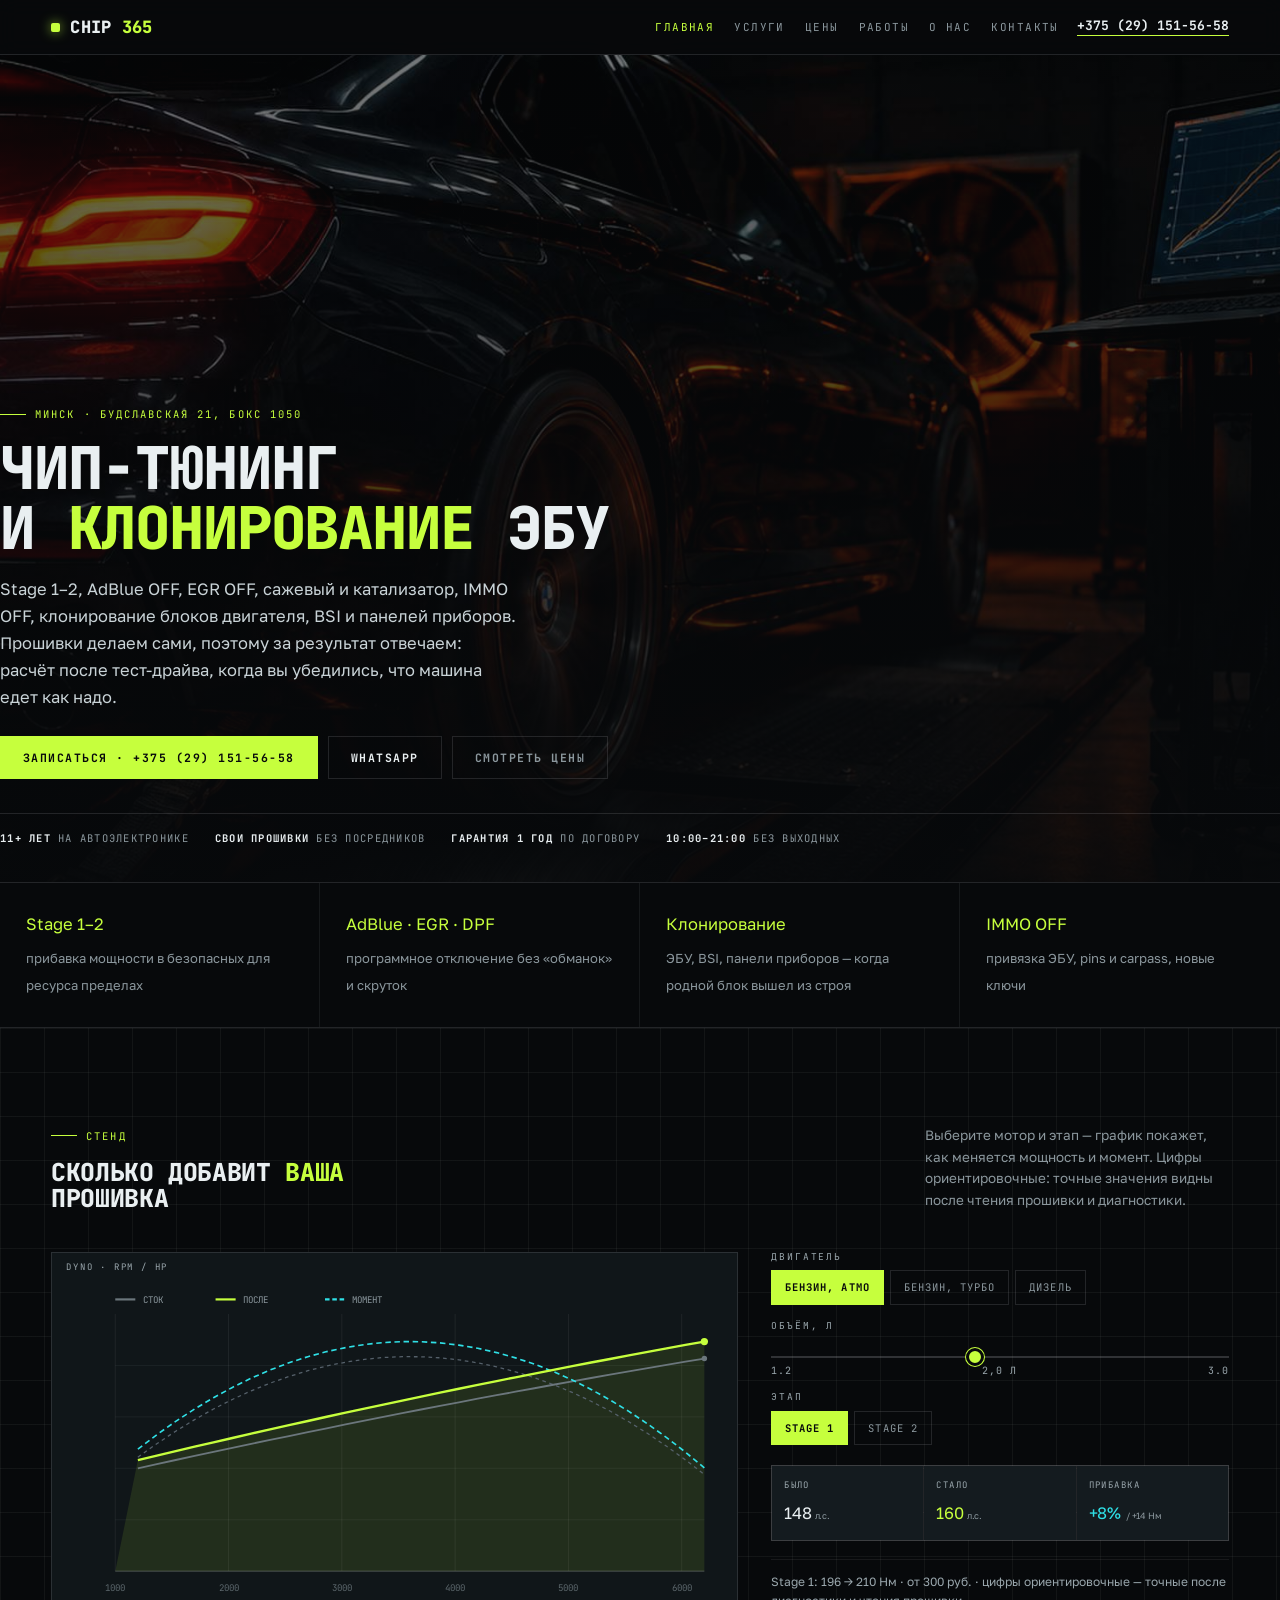
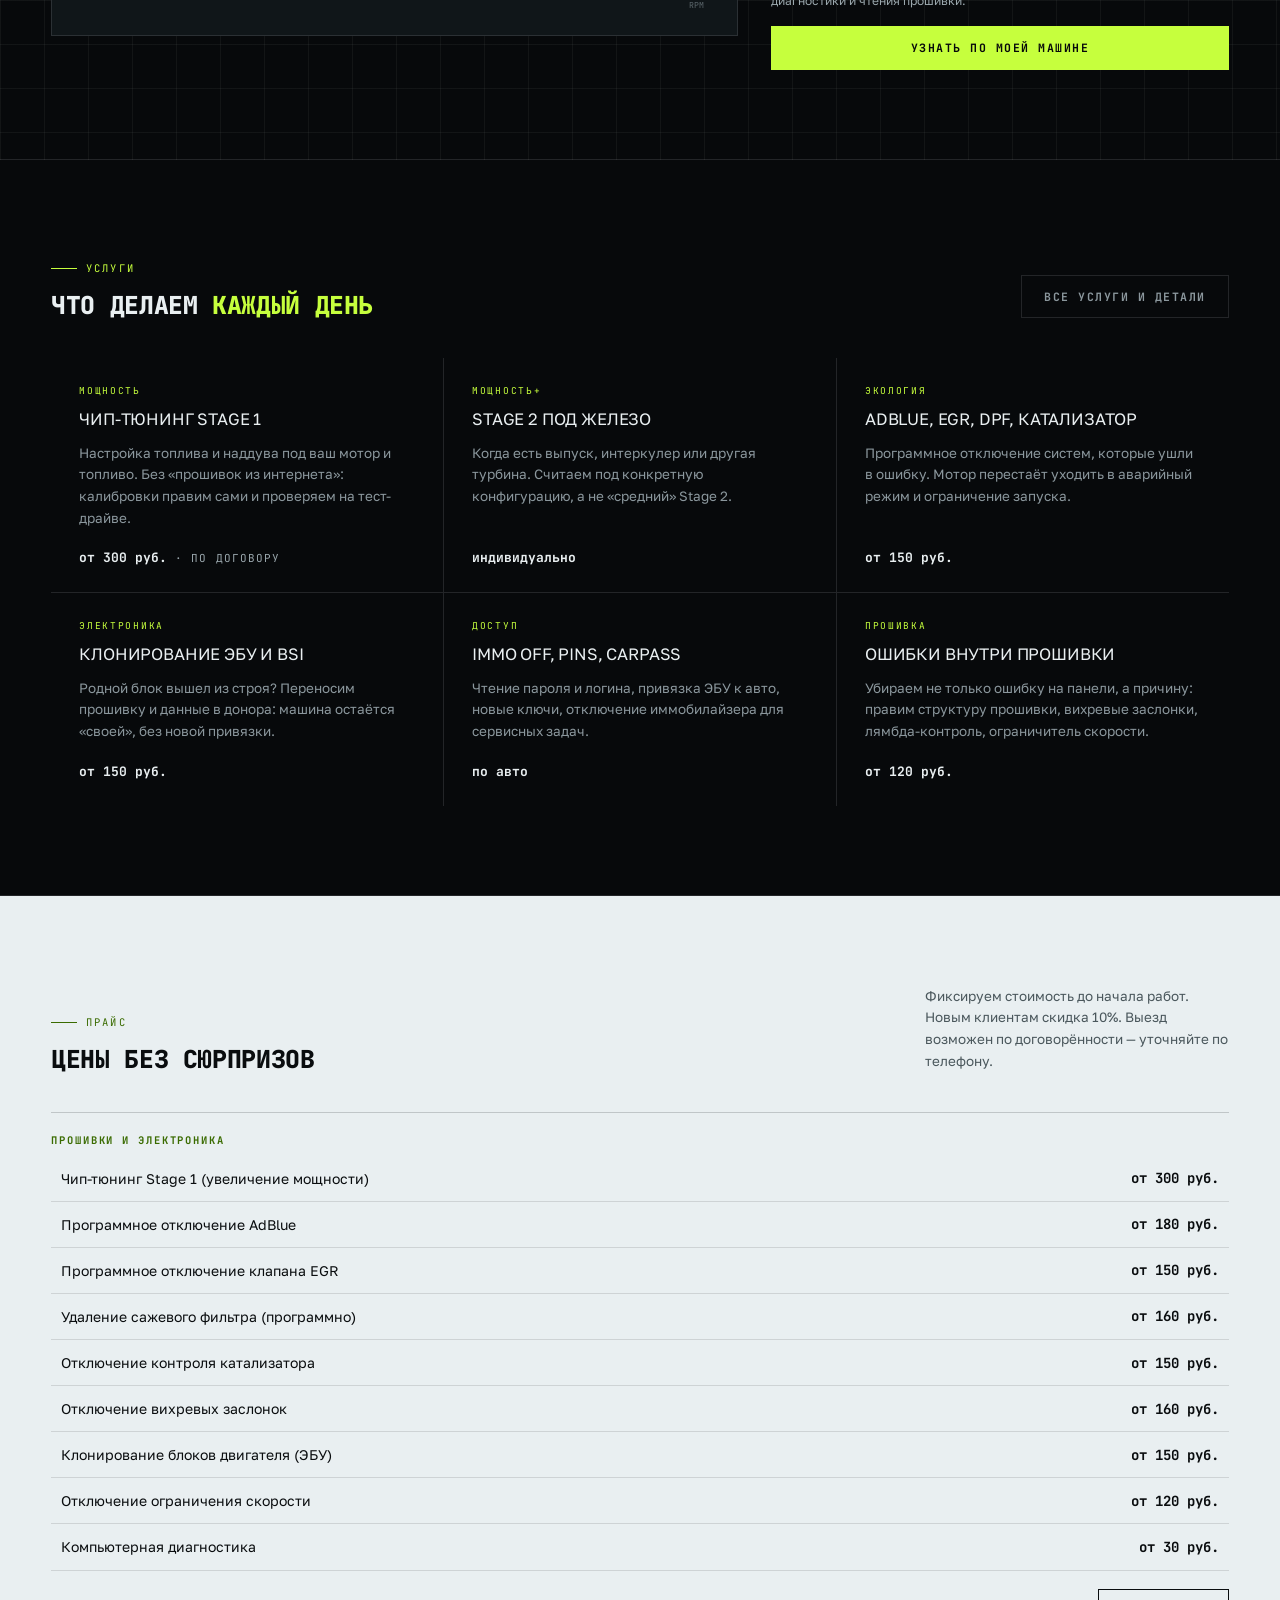
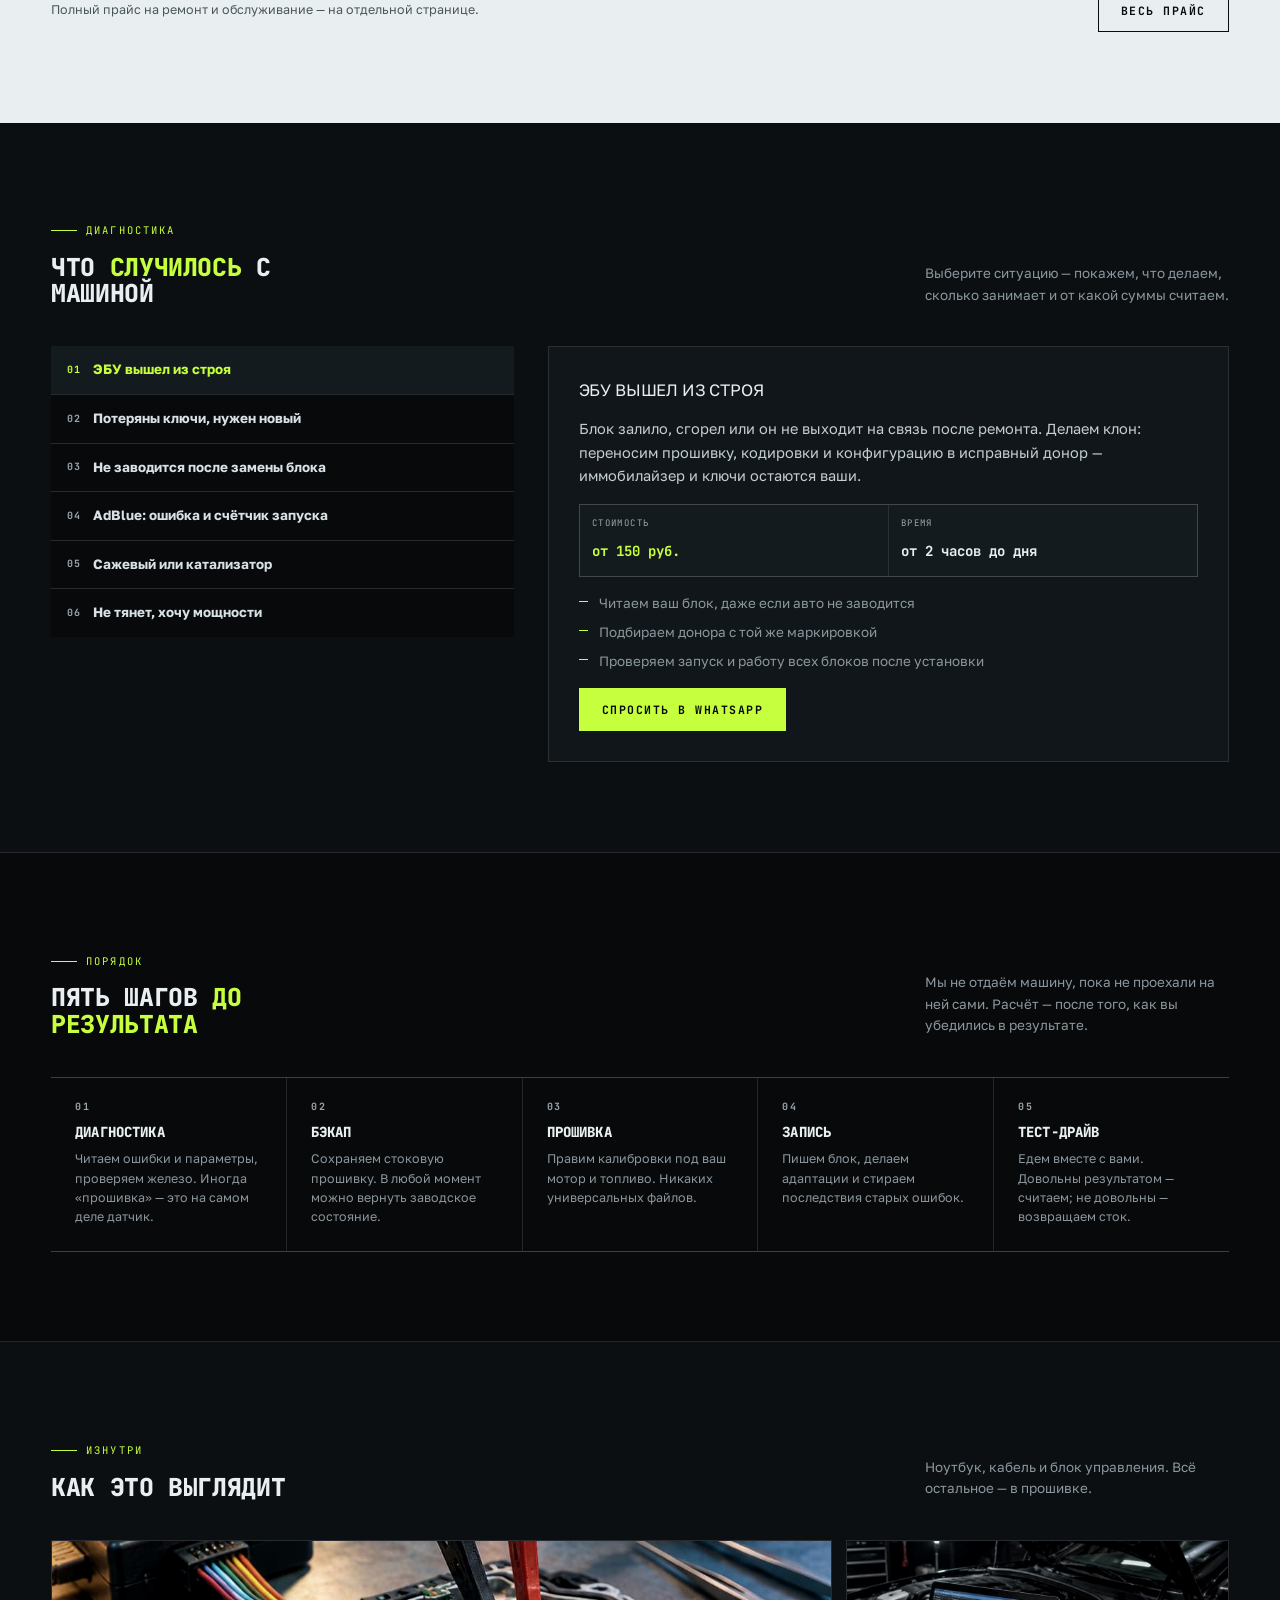
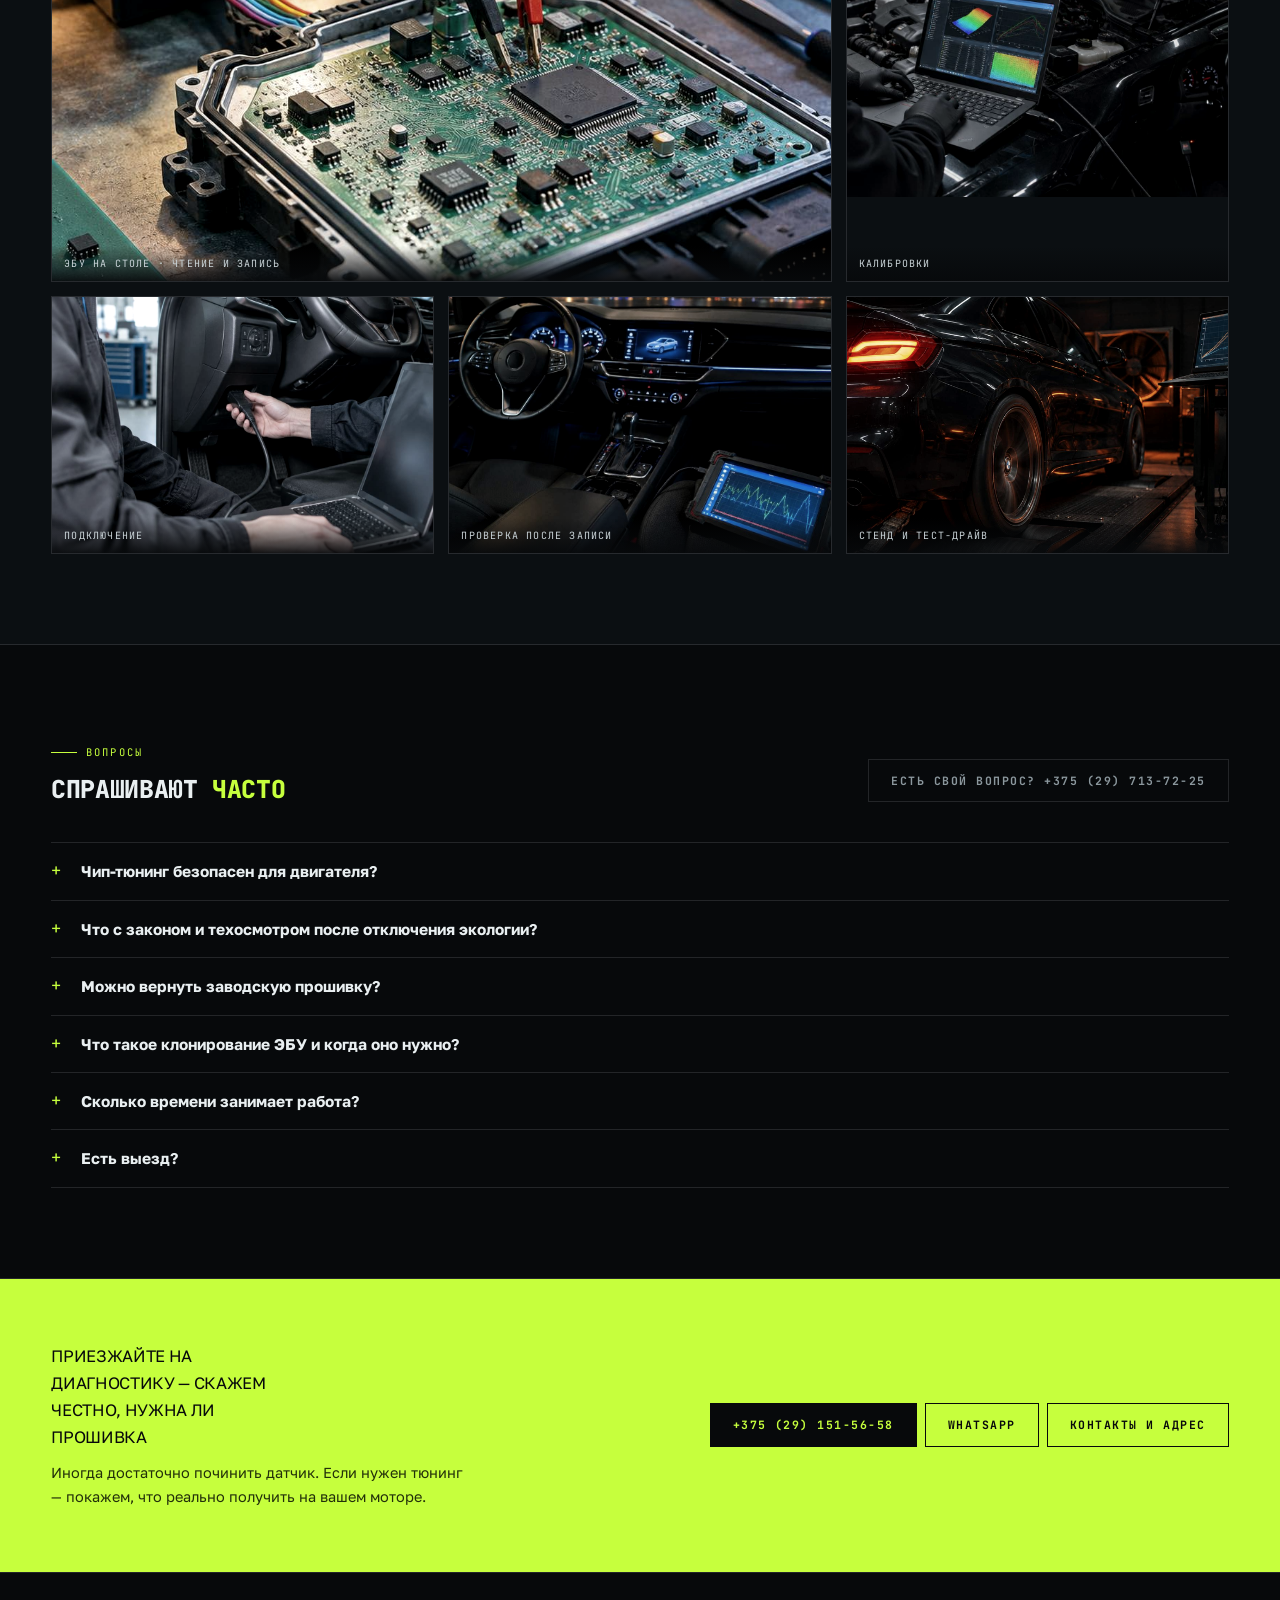
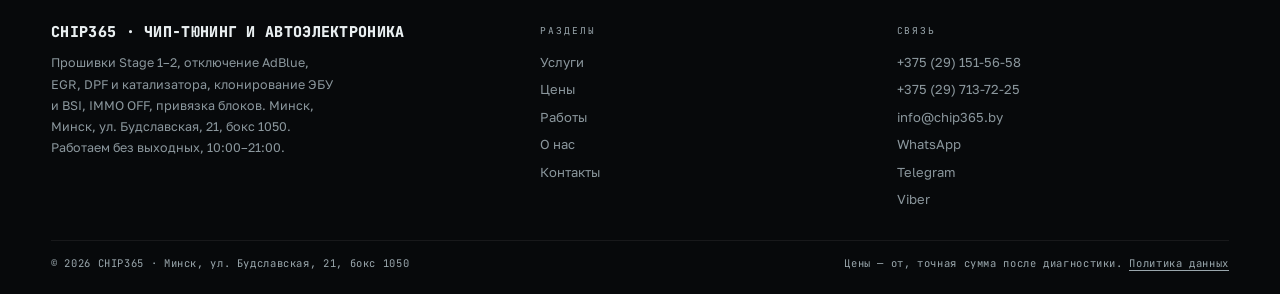
==== index.html @ 458501ed "CHIP365: multypage site with dyno calculator and scenario picker" ====
<!DOCTYPE html>
<html lang="ru">
<head>
<meta charset="utf-8">
<meta name="viewport" content="width=device-width,initial-scale=1">
<title>CHIP365 — чип-тюнинг и клонирование ЭБУ в Минске</title>
<meta name="description" content="Чип-тюнинг Stage 1–2, отключение AdBlue, EGR, DPF и катализатора, клонирование ЭБУ, BSI и панелей приборов, IMMO OFF, привязка блоков. Минск, Будславская 21. Гарантия 1 год.">
<link rel="icon" href="favicon.svg" type="image/svg+xml">
<link rel="preconnect" href="https://fonts.googleapis.com">
<link rel="preconnect" href="https://fonts.gstatic.com" crossorigin>
<link href="https://fonts.googleapis.com/css2?family=JetBrains+Mono:wght@400;700;800&family=Golos+Text:wght@400;500;700&display=swap" rel="stylesheet">
<style>
body{margin:0;background:#07090B;color:#E9EFF1;font-family:'Golos Text',system-ui,sans-serif}
[hidden]{display:none!important}
.head{position:sticky;top:0;z-index:60;background:rgba(7,9,11,.9);border-bottom:1px solid rgba(233,239,241,.12)}
.head__in{display:flex;align-items:center;gap:16px;padding:13px 20px;max-width:1280px;margin:0 auto}
.brand{display:flex;align-items:center;gap:10px;font-family:'JetBrains Mono',monospace;font-weight:800;font-size:17px;letter-spacing:.02em;text-transform:uppercase;color:#E9EFF1;text-decoration:none}
.brand i{width:9px;height:9px;background:#C6FF3D;border-radius:2px;display:inline-block}
.nav{display:flex;gap:18px;margin-left:auto;font-family:'JetBrains Mono',monospace;font-size:11px;letter-spacing:.13em;text-transform:uppercase;color:#8B979D}
.nav a{color:inherit;text-decoration:none}
.head__tel{font-family:'JetBrains Mono',monospace;font-weight:700;font-size:13px;color:#E9EFF1;text-decoration:none;border-bottom:1px solid #C6FF3D;padding-bottom:3px}
.btn{display:inline-flex;align-items:center;justify-content:center;padding:14px 20px;border:1px solid rgba(233,239,241,.2);color:#E9EFF1;text-decoration:none;font-family:'JetBrains Mono',monospace;font-weight:700;font-size:11.5px;letter-spacing:.13em;text-transform:uppercase}
.btn--ph{background:#C6FF3D;border-color:#C6FF3D;color:#07090B}
.hero{position:relative;min-height:min(90svh,820px);display:flex;flex-direction:column;justify-content:flex-end;overflow:hidden;border-bottom:1px solid rgba(233,239,241,.12)}
.hero__bg{position:absolute;inset:0}
.hero__bg img{width:100%;height:100%;object-fit:cover}
.hero__bg::after{content:'';position:absolute;inset:0;background:linear-gradient(180deg,rgba(7,9,11,.55),rgba(7,9,11,.96))}
.hero__in{position:relative;padding:96px 0 28px;max-width:1280px;margin:0 auto;padding-inline:20px;width:100%}
.h1{font-family:'JetBrains Mono',monospace;font-weight:800;font-size:clamp(1.8rem,4.6vw,4.4rem);line-height:1.03;text-transform:uppercase;max-width:20ch;margin:0}
.h1 em{font-style:normal;color:#C6FF3D}
@media(max-width:900px){.nav{display:none}.head__tel{display:none}}
</style>
<link rel="stylesheet" href="assets/css/style.v1.css">
</head>
<body>
<header class="head"><div class="head__in">
<a class="brand" href="index.html"><i></i>CHIP<span style="color:#C6FF3D">365</span></a>
<nav class="nav" aria-label="Разделы"><a href="index.html" aria-current="page">Главная</a><a href="uslugi.html">Услуги</a><a href="ceny.html">Цены</a><a href="raboty.html">Работы</a><a href="o-nas.html">О нас</a><a href="kontakty.html">Контакты</a></nav>
<a class="head__tel" href="tel:+375291515658">+375 (29) 151-56-58</a>
<button class="burger" id="burger" type="button" aria-expanded="false" aria-controls="drawer" aria-label="Меню"><span></span><span></span><span></span></button>
</div></header>

<section class="hero">
  <div class="hero__bg"><img src="assets/img/hero.jpg" alt="Автомобиль на стенде, ноутбук с графиком мощности" width="1600" height="940" fetchpriority="high"></div>
  <div class="hero__in">
    <p class="kick">Минск · Будславская 21, бокс 1050</p>
    <h1 class="h1"><span>Чип-тюнинг</span><span>и <em>клонирование</em> ЭБУ</span></h1>
    <p class="hero__lead">Stage 1–2, AdBlue OFF, EGR OFF, сажевый и катализатор, IMMO OFF, клонирование блоков двигателя, BSI и панелей приборов. Прошивки делаем сами, поэтому за результат отвечаем: расчёт после тест-драйва, когда вы убедились, что машина едет как надо.</p>
    <div class="hero__cta">
      <a class="btn btn--ph" href="tel:+375291515658">Записаться · +375 (29) 151-56-58</a>
      <a class="btn" href="https://wa.me/+375291515658" target="_blank" rel="noopener">WhatsApp</a>
      <a class="btn btn--ghost" href="ceny.html">Смотреть цены</a>
    </div>
    <div class="hero__meta">
      <span><b>11+ лет</b> на автоэлектронике</span>
      <span><b>свои прошивки</b> без посредников</span>
      <span><b>гарантия 1 год</b> по договору</span>
      <span><b>10:00–21:00</b> без выходных</span>
    </div>
  </div>
</section>

<div class="facts">
  <div class="fact"><b>Stage 1–2</b><span>прибавка мощности в безопасных для ресурса пределах</span></div>
  <div class="fact"><b>AdBlue · EGR · DPF</b><span>программное отключение без «обманок» и скруток</span></div>
  <div class="fact"><b>Клонирование</b><span>ЭБУ, BSI, панели приборов — когда родной блок вышел из строя</span></div>
  <div class="fact"><b>IMMO OFF</b><span>привязка ЭБУ, pins и carpass, новые ключи</span></div>
</div>

<section class="sec grid-bg" id="dyno">
  <div class="wrap">
    <div class="sec__head">
      <div><p class="kick">Стенд</p><h2 class="h2">Сколько добавит <em>ваша</em> прошивка</h2></div>
      <p class="sec__note">Выберите мотор и этап — график покажет, как меняется мощность и момент. Цифры ориентировочные: точные значения видны после чтения прошивки и диагностики.</p>
    </div>
    <div class="dyno">
      <div class="dyno__chart"><svg id="dynoSvg" viewBox="0 0 720 380" role="img" aria-label="График мощности до и после прошивки"></svg></div>
      <div class="dyno__panel">
        <div><span class="grp__lbl">Двигатель</span>
          <div class="chiprow" id="engines">
            <button class="chip is-on" type="button" data-engine="na">Бензин, атмо</button>
            <button class="chip" type="button" data-engine="turbo">Бензин, турбо</button>
            <button class="chip" type="button" data-engine="diesel">Дизель</button>
          </div>
        </div>
        <div><span class="grp__lbl">Объём, л</span>
          <input class="rng" id="vol" type="range" min="1.2" max="3" step="0.1" value="2" aria-label="Объём двигателя, литры">
          <div class="rng__val"><span>1.2</span><span id="volVal">2.0 л</span><span>3.0</span></div>
        </div>
        <div><span class="grp__lbl">Этап</span>
          <div class="chiprow" id="stages">
            <button class="chip is-on" type="button" data-stage="1">Stage 1</button>
            <button class="chip" type="button" data-stage="2">Stage 2</button>
          </div>
        </div>
        <div class="dyno__out">
          <div class="dyno__cell"><span>Было</span><b id="outWas">—<i>л.с.</i></b></div>
          <div class="dyno__cell dyno__cell--ph"><span>Стало</span><b id="outNow">—<i>л.с.</i></b></div>
          <div class="dyno__cell dyno__cell--cy"><span>Прибавка</span><b id="outGain">—</b></div>
        </div>
        <p class="dyno__hint" id="outHint">—</p>
        <a class="btn btn--ph" href="https://wa.me/+375291515658" target="_blank" rel="noopener">Узнать по моей машине</a>
      </div>
    </div>
  </div>
</section>

<section class="sec">
  <div class="wrap">
    <div class="sec__head">
      <div><p class="kick">Услуги</p><h2 class="h2">Что делаем <em>каждый день</em></h2></div>
      <a class="btn btn--ghost" href="uslugi.html">Все услуги и детали</a>
    </div>
    <div class="cards">
      <a class="card" href="uslugi.html#stage"><span class="card__tag">мощность</span><h3>Чип-тюнинг Stage 1</h3><p>Настройка топлива и наддува под ваш мотор и топливо. Без «прошивок из интернета»: калибровки правим сами и проверяем на тест-драйве.</p><span class="card__price">от 300 руб. <span>· по договору</span></span></a>
      <a class="card" href="uslugi.html#stage"><span class="card__tag">мощность+</span><h3>Stage 2 под железо</h3><p>Когда есть выпуск, интеркулер или другая турбина. Считаем под конкретную конфигурацию, а не «средний» Stage 2.</p><span class="card__price">индивидуально</span></a>
      <a class="card" href="uslugi.html#eco"><span class="card__tag">экология</span><h3>AdBlue, EGR, DPF, катализатор</h3><p>Программное отключение систем, которые ушли в ошибку. Мотор перестаёт уходить в аварийный режим и ограничение запуска.</p><span class="card__price">от 150 руб.</span></a>
      <a class="card" href="uslugi.html#clone"><span class="card__tag">электроника</span><h3>Клонирование ЭБУ и BSI</h3><p>Родной блок вышел из строя? Переносим прошивку и данные в донора: машина остаётся «своей», без новой привязки.</p><span class="card__price">от 150 руб.</span></a>
      <a class="card" href="uslugi.html#immo"><span class="card__tag">доступ</span><h3>IMMO OFF, pins, carpass</h3><p>Чтение пароля и логина, привязка ЭБУ к авто, новые ключи, отключение иммобилайзера для сервисных задач.</p><span class="card__price">по авто</span></a>
      <a class="card" href="uslugi.html#errors"><span class="card__tag">прошивка</span><h3>Ошибки внутри прошивки</h3><p>Убираем не только ошибку на панели, а причину: правим структуру прошивки, вихревые заслонки, лямбда-контроль, ограничитель скорости.</p><span class="card__price">от 120 руб.</span></a>
    </div>
  </div>
</section>

<section class="sec ceny" id="ceny">
  <div class="wrap">
    <div class="sec__head">
      <div><p class="kick">Прайс</p><h2 class="h2">Цены без сюрпризов</h2></div>
      <p class="sec__note">Фиксируем стоимость до начала работ. Новым клиентам скидка 10%. Выезд возможен по договорённости — уточняйте по телефону.</p>
    </div>
    <div class="tblwrap"><table class="tbl">
      <caption>Прошивки и электроника</caption>
      <tr><td>Чип-тюнинг Stage 1 (увеличение мощности)</td><td>от 300 руб.</td></tr>
      <tr><td>Программное отключение AdBlue</td><td>от 180 руб.</td></tr>
      <tr><td>Программное отключение клапана EGR</td><td>от 150 руб.</td></tr>
      <tr><td>Удаление сажевого фильтра (программно)</td><td>от 160 руб.</td></tr>
      <tr><td>Отключение контроля катализатора</td><td>от 150 руб.</td></tr>
      <tr><td>Отключение вихревых заслонок</td><td>от 160 руб.</td></tr>
      <tr><td>Клонирование блоков двигателя (ЭБУ)</td><td>от 150 руб.</td></tr>
      <tr><td>Отключение ограничения скорости</td><td>от 120 руб.</td></tr>
      <tr><td>Компьютерная диагностика</td><td>от 30 руб.</td></tr>
    </table></div>
    <div class="ceny__foot"><span>Полный прайс на ремонт и обслуживание — на отдельной странице.</span><a class="btn" href="ceny.html" style="border-color:#0A0D0F">Весь прайс</a></div>
  </div>
</section>

<section class="sec sec--alt">
  <div class="wrap">
    <div class="sec__head">
      <div><p class="kick">Диагностика</p><h2 class="h2">Что <em>случилось</em> с машиной</h2></div>
      <p class="sec__note">Выберите ситуацию — покажем, что делаем, сколько занимает и от какой суммы считаем.</p>
    </div>
    <div class="scen">
      <div class="scen__list" id="scenList" role="tablist" aria-label="Ситуации"></div>
      <div class="scen__body" id="scenBody"></div>
    </div>
  </div>
</section>

<section class="sec">
  <div class="wrap">
    <div class="sec__head"><div><p class="kick">Порядок</p><h2 class="h2">Пять шагов <em>до результата</em></h2></div>
      <p class="sec__note">Мы не отдаём машину, пока не проехали на ней сами. Расчёт — после того, как вы убедились в результате.</p></div>
    <div class="steps">
      <div class="step"><b>01</b><h3>Диагностика</h3><p>Читаем ошибки и параметры, проверяем железо. Иногда «прошивка» — это на самом деле датчик.</p></div>
      <div class="step"><b>02</b><h3>Бэкап</h3><p>Сохраняем стоковую прошивку. В любой момент можно вернуть заводское состояние.</p></div>
      <div class="step"><b>03</b><h3>Прошивка</h3><p>Правим калибровки под ваш мотор и топливо. Никаких универсальных файлов.</p></div>
      <div class="step"><b>04</b><h3>Запись</h3><p>Пишем блок, делаем адаптации и стираем последствия старых ошибок.</p></div>
      <div class="step"><b>05</b><h3>Тест-драйв</h3><p>Едем вместе с вами. Довольны результатом — считаем; не довольны — возвращаем сток.</p></div>
    </div>
  </div>
</section>

<section class="sec sec--alt">
  <div class="wrap">
    <div class="sec__head"><div><p class="kick">Изнутри</p><h2 class="h2">Как это выглядит</h2></div>
    <p class="sec__note">Ноутбук, кабель и блок управления. Всё остальное — в прошивке.</p></div>
    <div class="gal">
      <figure><img src="assets/img/ecu.jpg" alt="Блок управления двигателем на столе с программатором" width="1100" height="800" loading="lazy"><figcaption>ЭБУ на столе · чтение и запись</figcaption></figure>
      <figure><img src="assets/img/laptop.jpg" alt="Ноутбук с программой на двигателе" width="1100" height="800" loading="lazy"><figcaption>Калибровки</figcaption></figure>
      <figure><img src="assets/img/obd.jpg" alt="Подключение ноутбука к разъёму OBD" width="1100" height="800" loading="lazy"><figcaption>Подключение</figcaption></figure>
      <figure><img src="assets/img/dash.jpg" alt="Приборная панель и диагностический планшет" width="1050" height="780" loading="lazy"><figcaption>Проверка после записи</figcaption></figure>
      <figure><img src="assets/img/hero.jpg" alt="Автомобиль на стенде" width="1600" height="940" loading="lazy"><figcaption>Стенд и тест-драйв</figcaption></figure>
    </div>
  </div>
</section>

<section class="sec">
  <div class="wrap">
    <div class="sec__head"><div><p class="kick">Вопросы</p><h2 class="h2">Спрашивают <em>часто</em></h2></div>
      <a class="btn btn--ghost" href="tel:+375297137225">Есть свой вопрос? +375 (29) 713-72-25</a></div>
    <div class="faq">
      <details><summary>Чип-тюнинг безопасен для двигателя?</summary><p>Stage 1 делается в пределах, которые выдерживает штатное железо: меняются топливо, наддув и моменты, но без выхода за границы ресурса. Перед прошивкой мы смотрим параметры и состояние агрегатов: если турбина или сцепление уже на пределе, честно скажем, что сначала нужно починить.</p></details>
      <details><summary>Что с законом и техосмотром после отключения экологии?</summary><p>Отключение AdBlue, EGR, сажевого и катализатора — это вмешательство в системы снижения токсичности. Владелец принимает решение сам, а мы до работ объясняем последствия: по техническому осмотру и экологическим требованиям могут быть вопросы. Наши работы по мощности и электронике к этому не относятся.</p></details>
      <details><summary>Можно вернуть заводскую прошивку?</summary><p>Да. Перед любой записью сохраняем сток в архив: возврат в заводское состояние — это отдельная операция, делается по вашей просьбе.</p></details>
      <details><summary>Что такое клонирование ЭБУ и когда оно нужно?</summary><p>Это перенос содержимого вашего блока в другой, исправный блок. Нужно, когда родной ЭБУ вышел из строя: залило, сгорел, повреждён. Клон сохраняет иммобилайзер, кодировки и конфигурацию, поэтому машина остаётся «своей» и не требует новой привязки ключей.</p></details>
      <details><summary>Сколько времени занимает работа?</summary><p>Stage 1 — обычно в течение дня, при готовой прошивке быстрее. Клонирование и привязка зависят от блока: некоторые делаются за час, некоторые требуют разбора. Точный срок называем после диагностики.</p></details>
      <details><summary>Есть выезд?</summary><p>Да, по договорённости. Для выезда нужен доступ к разъёму OBD и стабильное питание — уточняйте при записи, не все блоки шьются «в поле».</p></details>
    </div>
  </div>
</section>

<section class="cta">
  <div class="wrap cta__in">
    <div><h2>Приезжайте на диагностику — скажем честно, нужна ли прошивка</h2>
    <p>Иногда достаточно починить датчик. Если нужен тюнинг — покажем, что реально получить на вашем моторе.</p></div>
    <div class="cta__actions">
      <a class="btn btn--dark" href="tel:+375291515658">+375 (29) 151-56-58</a>
      <a class="btn" href="https://wa.me/+375291515658" target="_blank" rel="noopener">WhatsApp</a>
      <a class="btn" href="kontakty.html">Контакты и адрес</a>
    </div>
  </div>
</section>
<footer class="foot"><div class="wrap">
<div class="foot__grid">
<div><p class="foot__name">CHIP365 · чип-тюнинг и автоэлектроника</p>
<p class="foot__small">Прошивки Stage 1–2, отключение AdBlue, EGR, DPF и катализатора, клонирование ЭБУ и BSI, IMMO OFF, привязка блоков. Минск, Минск, ул. Будславская, 21, бокс 1050. Работаем без выходных, 10:00–21:00.</p></div>
<div class="foot__col"><h4>Разделы</h4><a href="uslugi.html">Услуги</a><a href="ceny.html">Цены</a><a href="raboty.html">Работы</a><a href="o-nas.html">О нас</a><a href="kontakty.html">Контакты</a></div>
<div class="foot__col"><h4>Связь</h4><a href="tel:+375291515658">+375 (29) 151-56-58</a><a href="tel:+375297137225">+375 (29) 713-72-25</a><a href="mailto:info@chip365.by">info@chip365.by</a><a href="https://wa.me/+375291515658" target="_blank" rel="noopener">WhatsApp</a><a href="https://t.me/++375291515658" target="_blank" rel="noopener">Telegram</a><a href="viber://chat?number=%2B+375291515658">Viber</a></div>
</div>
<div class="foot__bottom"><span>© 2026 CHIP365 · Минск, ул. Будславская, 21, бокс 1050</span><span>Цены — от, точная сумма после диагностики. <a href="politika.html" style="color:inherit;border-bottom:1px solid currentColor">Политика данных</a></span></div>
</div></footer>
<div class="drawer" id="drawer" hidden><div class="drawer__in">
<button class="drawer__close" type="button" id="drawer-close" aria-label="Закрыть меню">×</button>
<nav aria-label="Мобильное меню"><a href="index.html">Главная</a><a href="uslugi.html">Услуги</a><a href="ceny.html">Цены</a><a href="raboty.html">Работы</a><a href="o-nas.html">О нас</a><a href="kontakty.html">Контакты</a></nav>
<div class="drawer__meta"><a href="tel:+375291515658" style="color:inherit">+375 (29) 151-56-58</a><br><a href="tel:+375297137225" style="color:inherit">+375 (29) 713-72-25</a><br>Минск, ул. Будславская, 21, бокс 1050<br>10:00–21:00, без выходных</div>
</div></div>
<nav class="mobbar" aria-label="Быстрая связь">
<a class="mobbar__call" href="tel:+375291515658">Позвонить</a>
<a href="https://wa.me/+375291515658" target="_blank" rel="noopener">WhatsApp</a>
<a href="viber://chat?number=%2B+375291515658">Viber</a>
<a href="https://t.me/++375291515658" target="_blank" rel="noopener">Telegram</a>
</nav>
<script src="assets/js/main.v1.js"></script>
</body></html>
---- assets/css/style.v1.css ----
:root{
  --bg:#07090B;--bg2:#0B0F12;--panel:#101619;--panel2:#141B1F;
  --ink:#E9EFF1;--mute:#8B979D;--dim:#9AA7AD;
  --ph:#C6FF3D;--cy:#2FE0E6;--wa:#FF7A2F;
  --line:rgba(233,239,241,.12);--line2:rgba(233,239,241,.07);
  --d:"JetBrains Mono",ui-monospace,monospace;--m:"Golos Text",system-ui,sans-serif;
  --mono:"JetBrains Mono",ui-monospace,monospace;
  --pad:clamp(16px,4vw,56px);--sect:clamp(48px,7vw,110px);
}
*,*::before,*::after{box-sizing:border-box}
html{-webkit-text-size-adjust:100%;scroll-behavior:smooth}
body{margin:0;background:var(--bg);color:var(--ink);font:400 16.5px/1.65 var(--m);-webkit-font-smoothing:antialiased;overflow-x:hidden}
img{display:block;max-width:100%;height:auto}
a{color:inherit;text-decoration:none;transition:color .2s,border-color .2s,background .2s,opacity .2s}
h1,h2,h3,h4,p,ul,ol,figure,dl,dd,blockquote{margin:0}
ul,ol{padding:0;list-style:none}
button{font:inherit;color:inherit}
[hidden]{display:none!important}
::selection{background:var(--ph);color:#07090B}
:focus-visible{outline:2px solid var(--ph);outline-offset:3px}
.wrap{max-width:1280px;margin:0 auto;padding:0 var(--pad)}
.mono{font-family:var(--mono)}

/* сетка-фон */
.grid-bg{background-image:linear-gradient(rgba(233,239,241,.05) 1px,transparent 1px),linear-gradient(90deg,rgba(233,239,241,.05) 1px,transparent 1px);background-size:44px 44px}

/* шапка */
.head{position:sticky;top:0;z-index:60;background:rgba(7,9,11,.86);backdrop-filter:blur(10px);border-bottom:1px solid var(--line)}
.head__in{display:flex;align-items:center;gap:18px;padding:13px var(--pad);max-width:1280px;margin:0 auto}
.brand{display:flex;align-items:center;gap:10px;font-family:var(--d);font-weight:800;font-size:17px;letter-spacing:.02em;text-transform:uppercase}
.brand i{display:inline-block;width:9px;height:9px;background:var(--ph);border-radius:2px;box-shadow:0 0 12px rgba(198,255,61,.7)}
.brand small{display:block;font:400 9.5px/1.6 var(--mono);letter-spacing:.2em;color:var(--dim);text-transform:uppercase}
.nav{display:flex;gap:20px;margin-left:auto;font:400 11px/1 var(--mono);letter-spacing:.13em;text-transform:uppercase;color:var(--mute)}
.nav a:hover{color:var(--ph)}
.nav a[aria-current='page']{color:var(--ph)}
.head__tel{font:700 13px/1 var(--mono);padding-bottom:3px;border-bottom:1px solid var(--ph);color:var(--ink)}
.burger{display:none;width:44px;height:38px;margin-left:auto;border:1px solid var(--line);background:transparent;cursor:pointer;padding:10px}
.burger span{display:block;height:1.5px;background:var(--ink);margin:4px 0;transition:.2s}
body.is-locked{overflow:hidden}
.drawer{position:fixed;inset:0;z-index:90;background:#07090B;overflow-y:auto}
.drawer__in{padding:64px var(--pad) 32px;display:flex;flex-direction:column;gap:18px;min-height:100%}
.drawer__close{position:fixed;top:12px;right:12px;width:46px;height:46px;border:1px solid var(--line);background:transparent;font-size:24px;line-height:1;cursor:pointer}
.drawer nav{display:flex;flex-direction:column}
.drawer nav a{font:800 clamp(1.25rem,1rem+1.6vw,1.9rem)/1.15 var(--d);text-transform:uppercase;padding:12px 0;border-bottom:1px solid var(--line)}
.drawer__meta{font:400 12.5px/1.9 var(--mono);color:var(--mute);margin-top:auto}

/* кнопки */
.btn{display:inline-flex;align-items:center;justify-content:center;gap:9px;padding:15px 22px;border:1px solid var(--line);background:transparent;color:var(--ink);font:700 11.5px/1 var(--mono);letter-spacing:.13em;text-transform:uppercase;cursor:pointer;transition:.2s}
.btn:hover{border-color:var(--ph);color:var(--ph)}
.btn--ph{background:var(--ph);border-color:var(--ph);color:#07090B}
.btn--ph:hover{background:#D8FF6E;border-color:#D8FF6E;color:#07090B}
.btn--ghost{color:var(--mute)}

/* герой */
.hero{position:relative;min-height:min(92svh,860px);display:flex;flex-direction:column;justify-content:flex-end;overflow:hidden;border-bottom:1px solid var(--line)}
.hero__bg{position:absolute;inset:0;z-index:0}
.hero__bg img{width:100%;height:100%;object-fit:cover;filter:contrast(1.06) saturate(1.05)}
.hero__bg::after{content:'';position:absolute;inset:0;background:linear-gradient(180deg,rgba(7,9,11,.55) 0%,rgba(7,9,11,.72) 45%,rgba(7,9,11,.96) 100%)}
.hero__in{position:relative;z-index:1;padding:clamp(90px,12vh,150px) 0 clamp(22px,3vw,34px)}
.kick{display:inline-flex;align-items:center;gap:9px;font:400 10.5px/1 var(--mono);letter-spacing:.2em;text-transform:uppercase;color:var(--ph);margin-bottom:18px}
.kick::before{content:'';width:26px;height:1px;background:var(--ph)}
.h1{font-family:var(--d);font-weight:800;font-size:clamp(1.9rem,1.1rem+4.6vw,4.6rem);line-height:1.02;letter-spacing:-.02em;text-transform:uppercase;max-width:20ch}
.h1 em{font-style:normal;color:var(--ph)}
.h1 span{display:block}
.hero__lead{margin-top:18px;max-width:52ch;font-size:16.5px;color:#C9D3D7}
.hero__cta{display:flex;flex-wrap:wrap;gap:10px;margin-top:24px}
.hero__meta{display:flex;flex-wrap:wrap;gap:10px 26px;margin-top:clamp(22px,3vw,34px);padding-top:16px;border-top:1px solid var(--line);font:400 10.5px/1.7 var(--mono);letter-spacing:.12em;text-transform:uppercase;color:var(--mute)}
.hero__meta b{color:var(--ink);font-weight:700}

/* цифры-факты */
.facts{display:grid;grid-template-columns:repeat(4,minmax(0,1fr));border-bottom:1px solid var(--line)}
.fact{padding:clamp(16px,2.4vw,28px) clamp(14px,2.2vw,26px);border-right:1px solid var(--line2)}
.fact:last-child{border-right:0}
.fact b{display:block;font:800 clamp(1.15rem,.9rem+1vw,1.7rem)/1.1 var(--d);color:var(--ph);margin-bottom:6px}
.fact span{font-size:13px;line-height:1.55;color:var(--mute)}

/* секции */
.sec{padding:var(--sect) 0;border-bottom:1px solid var(--line);position:relative}
.sec--alt{background:var(--bg2)}
.sec__head{display:flex;flex-wrap:wrap;align-items:flex-end;justify-content:space-between;gap:16px 40px;margin-bottom:clamp(22px,3.4vw,40px)}
.h2{font-family:var(--d);font-weight:800;font-size:clamp(1.35rem,1rem+2.2vw,2.5rem);line-height:1.06;letter-spacing:-.015em;text-transform:uppercase;max-width:22ch}
.h2 em{font-style:normal;color:var(--ph)}
.sec__note{max-width:38ch;font-size:13.5px;line-height:1.6;color:var(--mute)}

/* ---------- стенд ---------- */
.dyno{display:grid;grid-template-columns:minmax(0,1.35fr) minmax(0,.9fr);gap:clamp(16px,2.6vw,34px);align-items:start}
.dyno__chart{background:var(--panel);border:1px solid var(--line);position:relative;padding:14px 14px 6px}
.dyno__chart::before{content:'DYNO · RPM / HP';position:absolute;top:10px;left:14px;font:400 9px/1 var(--mono);letter-spacing:.2em;color:var(--dim)}
.dyno__chart svg{width:100%;height:auto;display:block;margin-top:16px}
.dyno__panel{display:flex;flex-direction:column;gap:16px}
.grp__lbl{font:400 9.5px/1 var(--mono);letter-spacing:.2em;text-transform:uppercase;color:var(--dim);margin-bottom:9px;display:block}
.chiprow{display:flex;flex-wrap:wrap;gap:6px}
.chip{padding:11px 13px;border:1px solid var(--line);background:transparent;font:400 10.5px/1 var(--mono);letter-spacing:.1em;text-transform:uppercase;color:var(--mute);cursor:pointer;transition:.18s}
.chip:hover{color:var(--ink);border-color:rgba(233,239,241,.32)}
.chip.is-on{background:var(--ph);border-color:var(--ph);color:#07090B;font-weight:700}
.rng{-webkit-appearance:none;appearance:none;width:100%;height:2px;background:rgba(233,239,241,.18);outline:none;margin:14px 0 6px}
.rng::-webkit-slider-thumb{-webkit-appearance:none;width:18px;height:18px;border-radius:50%;background:var(--ph);border:3px solid #07090B;box-shadow:0 0 0 1px var(--ph);cursor:pointer}
.rng::-moz-range-thumb{width:16px;height:16px;border-radius:50%;background:var(--ph);border:3px solid #07090B;cursor:pointer}
.rng__val{display:flex;justify-content:space-between;font:400 10px/1 var(--mono);letter-spacing:.1em;color:var(--dim);text-transform:uppercase}
.dyno__out{display:grid;grid-template-columns:repeat(3,minmax(0,1fr));gap:1px;background:var(--line);border:1px solid var(--line);margin-top:4px}
.dyno__cell{background:var(--panel2);padding:13px 12px}
.dyno__cell span{display:block;font:400 9px/1.5 var(--mono);letter-spacing:.16em;text-transform:uppercase;color:var(--dim);margin-bottom:7px}
.dyno__cell b{font:800 clamp(1.1rem,.9rem+.8vw,1.5rem)/1 var(--d);letter-spacing:-.01em}
.dyno__cell b i{font-style:normal;font-size:.55em;color:var(--mute);margin-left:3px}
.dyno__cell--ph b{color:var(--ph)}
.dyno__cell--cy b{color:var(--cy)}
.dyno__hint{font-size:12px;line-height:1.6;color:var(--dim);border-top:1px solid var(--line2);padding-top:12px;margin-top:2px}

/* ---------- услуги ---------- */
.cards{display:grid;grid-template-columns:repeat(3,minmax(0,1fr));gap:1px;background:var(--line)}
.card{background:var(--bg);padding:clamp(18px,2.4vw,28px);display:flex;flex-direction:column;gap:10px;position:relative;transition:background .2s}
.card:hover{background:var(--panel)}
.card__tag{font:400 9.5px/1 var(--mono);letter-spacing:.18em;text-transform:uppercase;color:var(--ph)}
.card h3{font:800 clamp(1.02rem,.9rem+.45vw,1.24rem)/1.22 var(--d);letter-spacing:-.01em;text-transform:uppercase}
.card p{font-size:13.5px;line-height:1.6;color:var(--mute)}
.card__price{margin-top:auto;padding-top:12px;font:700 13px/1 var(--mono);color:var(--ink)}
.card__price span{color:var(--dim);font-weight:400;font-size:11px;letter-spacing:.1em;text-transform:uppercase}

/* ---------- прайс ---------- */
.ceny{background:#E9EFF1;color:#0A0D0F}
.ceny .kick{color:#3A6B00}
.ceny .kick::before{background:#3A6B00}
.ceny .h2{color:#0A0D0F}
.ceny .sec__note{color:#4A575C}
.tblwrap{overflow-x:auto;border-top:1px solid rgba(10,13,15,.18)}
.tbl{width:100%;border-collapse:collapse;min-width:520px}
.tbl caption{text-align:left;font:700 10.5px/1 var(--mono);letter-spacing:.18em;text-transform:uppercase;color:#3A6B00;padding:22px 0 10px}
.tbl td,.tbl th{border-bottom:1px solid rgba(10,13,15,.12);padding:11px 10px;text-align:left;font-size:14px}
.tbl th{display:none}
.tbl td:last-child{text-align:right;font:700 14px/1 var(--mono);white-space:nowrap}
.tbl tr:hover td{background:rgba(198,255,61,.22)}
.ceny__foot{display:flex;flex-wrap:wrap;gap:14px 26px;align-items:center;justify-content:space-between;margin-top:18px;font-size:12.5px;color:#4A575C}

/* ---------- сценарии ---------- */
.scen{display:grid;grid-template-columns:minmax(0,.85fr) minmax(0,1.25fr);gap:clamp(16px,2.6vw,38px);align-items:start}
.scen__list{display:flex;flex-direction:column;gap:1px;background:var(--line)}
.scen__btn{background:var(--bg);border:0;text-align:left;padding:15px 16px;display:grid;grid-template-columns:auto minmax(0,1fr);gap:12px;align-items:center;cursor:pointer;transition:.18s}
.scen__btn:hover{background:var(--panel)}
.scen__btn.is-on{background:var(--panel2)}
.scen__btn i{font:700 10px/1 var(--mono);color:var(--dim);letter-spacing:.1em}
.scen__btn span{font:700 13.5px/1.3 var(--m);color:#D8E2E6}
.scen__btn.is-on i{color:var(--ph)}
.scen__btn.is-on span{color:var(--ph)}
.scen__body{background:var(--panel);border:1px solid var(--line);padding:clamp(18px,2.4vw,30px)}
.scen__ttl{font:800 clamp(1.1rem,.95rem+.6vw,1.5rem)/1.15 var(--d);text-transform:uppercase;letter-spacing:-.01em;margin-bottom:12px}
.scen__txt{font-size:14.5px;line-height:1.65;color:#C4CED2;margin-bottom:16px}
.scen__num{display:grid;grid-template-columns:repeat(2,minmax(0,1fr));gap:1px;background:var(--line);border:1px solid var(--line);margin-bottom:16px}
.scen__num div{padding:12px;background:var(--panel2)}
.scen__num span{display:block;font:400 9px/1.5 var(--mono);letter-spacing:.16em;text-transform:uppercase;color:var(--dim);margin-bottom:6px}
.scen__num b{font:700 14px/1.3 var(--mono)}
.scen__num b.ph{color:var(--ph)}
.scen__list2{display:grid;gap:8px;margin-bottom:16px}
.scen__list2 li{position:relative;padding-left:20px;font-size:13.5px;line-height:1.55;color:var(--mute)}
.scen__list2 li::before{content:'';position:absolute;left:0;top:8px;width:9px;height:1px;background:var(--ph)}

/* ---------- этапы ---------- */
.steps{display:grid;grid-template-columns:repeat(5,minmax(0,1fr));gap:1px;background:var(--line);border-top:1px solid var(--line);border-bottom:1px solid var(--line)}
.step{background:var(--bg);padding:clamp(16px,2.2vw,24px)}
.step b{display:block;font:700 10px/1 var(--mono);letter-spacing:.18em;color:var(--dim);margin-bottom:12px}
.step h3{font:800 14px/1.25 var(--d);text-transform:uppercase;letter-spacing:.01em;margin-bottom:8px}
.step p{font-size:12.5px;line-height:1.55;color:var(--mute)}

/* ---------- галерея ---------- */
.gal{display:grid;grid-template-columns:repeat(3,minmax(0,1fr));gap:clamp(8px,1.2vw,14px)}
.gal figure{margin:0;position:relative;overflow:hidden;border:1px solid var(--line)}
.gal img{width:100%;height:clamp(180px,20vw,260px);object-fit:cover;filter:grayscale(.35) contrast(1.05);transition:.5s}
.gal figure:hover img{filter:none;transform:scale(1.03)}
.gal figcaption{position:absolute;left:0;right:0;bottom:0;padding:10px 12px;background:linear-gradient(180deg,transparent,rgba(7,9,11,.92));font:400 10px/1.5 var(--mono);letter-spacing:.12em;text-transform:uppercase;color:#C9D3D7}
.gal figure:first-child{grid-column:span 2}
.gal figure:first-child img{height:clamp(240px,28vw,340px)}

/* ---------- FAQ ---------- */
.faq{border-top:1px solid var(--line)}
.faq details{border-bottom:1px solid var(--line)}
.faq summary{list-style:none;cursor:pointer;padding:17px 0;display:flex;align-items:flex-start;gap:14px;font:700 15.5px/1.45 var(--m)}
.faq summary::-webkit-details-marker{display:none}
.faq summary::before{content:'+';font:400 17px/1.2 var(--mono);color:var(--ph);flex:0 0 auto;width:16px}
.faq details[open] summary::before{content:'–'}
.faq p{font-size:14px;line-height:1.7;color:var(--mute);padding:0 0 18px 30px;max-width:76ch}

/* ---------- CTA-полоса ---------- */
.cta{background:var(--ph);color:#07090B;padding:clamp(34px,5vw,72px) 0}
.cta__in{display:grid;grid-template-columns:minmax(0,1fr) auto;gap:20px 40px;align-items:center}
.cta h2{font:800 clamp(1.4rem,1rem+2.6vw,2.9rem)/1.04 var(--d);text-transform:uppercase;letter-spacing:-.02em;max-width:24ch}
.cta p{font-size:14.5px;line-height:1.6;margin-top:10px;max-width:46ch;color:#22300A}
.cta__actions{display:flex;flex-wrap:wrap;gap:8px}
.cta .btn{border-color:#07090B}
.cta .btn--dark{background:#07090B;color:var(--ph);border-color:#07090B}
.cta .btn:hover{background:#07090B;color:var(--ph)}

/* ---------- контакты ---------- */
.contact{display:grid;grid-template-columns:minmax(0,.9fr) minmax(0,1.1fr);gap:clamp(18px,3vw,48px);align-items:start}
.contact__tel{display:block;font:800 clamp(1.15rem,.95rem+1.1vw,1.75rem)/1.15 var(--d);letter-spacing:-.01em;padding:6px 0;border-bottom:1px solid var(--line)}
.contact__tel:hover{color:var(--ph);border-color:var(--ph)}
.defs{margin:18px 0 0;border-top:1px solid var(--line)}
.defs div{display:grid;grid-template-columns:minmax(0,.34fr) minmax(0,1fr);gap:10px;padding:11px 0;border-bottom:1px solid var(--line2)}
.defs dt{font:400 9.5px/1.8 var(--mono);letter-spacing:.16em;text-transform:uppercase;color:var(--dim)}
.defs dd{font-size:13.5px;line-height:1.55}
.msgs{display:flex;flex-wrap:wrap;gap:8px;margin-top:16px}
.msgi{width:44px;height:44px;border-radius:50%;display:inline-flex;align-items:center;justify-content:center;font:700 11px/1 var(--mono);color:#07090B;background-size:100% 100%}
.msgi--wa{background:#25D366}.msgi--vb{background:#7360F2;color:#fff}.msgi--tg{background:#29A9EB;color:#fff}

/* форма */
.form{background:var(--panel);border:1px solid var(--line);padding:clamp(16px,2.4vw,28px)}
.form__t{font:800 15px/1.2 var(--d);text-transform:uppercase;letter-spacing:.01em;margin-bottom:6px}
.form__s{font-size:12px;line-height:1.6;color:var(--dim);margin-bottom:16px}
.form label{display:block;font:400 9.5px/1.7 var(--mono);letter-spacing:.16em;text-transform:uppercase;color:var(--dim);margin:12px 0 6px}
.form input,.form select,.form textarea{width:100%;background:#0A0E11;border:1px solid var(--line);padding:12px;font:400 14px/1.4 var(--m);color:var(--ink)}
.form input:focus,.form select:focus,.form textarea:focus{outline:none;border-color:var(--ph)}
.form textarea{resize:vertical;min-height:84px}
.form__btn{margin-top:16px;width:100%}
.form__note{font-size:11px;line-height:1.6;color:var(--dim);margin-top:10px}
.form__ok{margin-top:14px;border-top:1px solid var(--line);padding-top:14px}
.form__ok b{display:block;font:700 12px/1.4 var(--mono);letter-spacing:.1em;text-transform:uppercase;margin-bottom:8px;color:var(--ph)}
.form__ok pre{white-space:pre-wrap;font:400 12px/1.65 var(--mono);background:#0A0E11;border:1px solid var(--line);padding:12px;margin:0 0 10px;max-height:200px;overflow:auto}
.form__ok .row{display:flex;flex-wrap:wrap;gap:8px}

/* подвал */
.foot{border-top:1px solid var(--line);padding:clamp(28px,4vw,50px) 0 22px}
.foot__grid{display:grid;grid-template-columns:minmax(0,1.4fr) minmax(0,1fr) minmax(0,1fr);gap:24px}
.foot__name{font:800 15px/1.3 var(--d);text-transform:uppercase;letter-spacing:.02em}
.foot__small{font-size:12.5px;line-height:1.7;color:var(--mute);max-width:36ch;margin-top:10px}
.foot h4{font:400 9.5px/1.7 var(--mono);letter-spacing:.2em;text-transform:uppercase;color:var(--dim);margin-bottom:10px}
.foot__col a{display:block;font-size:13px;padding:3px 0;color:var(--mute)}
.foot__col a:hover{color:var(--ph)}
.foot__bottom{display:flex;flex-wrap:wrap;gap:10px;justify-content:space-between;margin-top:26px;padding-top:14px;border-top:1px solid var(--line2);font:400 10.5px/1.7 var(--mono);letter-spacing:.06em;color:var(--dim)}

/* мобильная полоса */
.mobbar{display:none}
@media (max-width:900px){
  .nav{display:none}.burger{display:block}.head__tel{display:none}
  .facts{grid-template-columns:1fr 1fr}
  .fact:nth-child(2){border-right:0}
  .dyno,.scen,.contact,.cta__in{grid-template-columns:1fr}
  .cards{grid-template-columns:1fr}
  .steps{grid-template-columns:1fr 1fr}
  .gal{grid-template-columns:1fr 1fr}
  .gal figure:first-child{grid-column:span 2}
  .foot__grid{grid-template-columns:1fr}
  body{padding-bottom:calc(64px + env(safe-area-inset-bottom))}
  .mobbar{display:grid;grid-template-columns:repeat(4,1fr);gap:6px;position:fixed;left:0;right:0;bottom:0;z-index:70;background:rgba(7,9,11,.97);border-top:1px solid var(--line);padding:8px 10px calc(8px + env(safe-area-inset-bottom))}
  .mobbar a{display:flex;align-items:center;justify-content:center;min-height:46px;border:1px solid var(--line);font:400 9px/1.1 var(--mono);letter-spacing:.06em;text-transform:uppercase;text-align:center}
  .mobbar a.mobbar__call{background:var(--ph);border-color:var(--ph);color:#07090B;font-weight:700}
}
@media (max-width:560px){
  .steps{grid-template-columns:1fr}
  .gal{grid-template-columns:1fr}
  .gal figure:first-child{grid-column:span 1}
  .dyno__out{grid-template-columns:1fr}
  .scen__num{grid-template-columns:1fr}
  .tbl td,.tbl th{font-size:13px;padding:10px 6px}
}
@media (prefers-reduced-motion:reduce){*{animation-duration:.001s!important;transition-duration:.001s!important}.gal figure:hover img{transform:none}}

/* страницы */
.phead{padding:clamp(40px,6vw,90px) 0 clamp(22px,3vw,36px);border-bottom:1px solid var(--line)}
.lead{margin-top:16px;max-width:58ch;font-size:15.5px;line-height:1.65;color:var(--mute)}
.phead .h1{font-size:clamp(1.6rem,1rem+3.4vw,3.4rem);max-width:26ch}
.svc2{display:grid;grid-template-columns:minmax(0,.85fr) minmax(0,1.3fr);gap:clamp(16px,3vw,48px);align-items:start}
.svc2__price{font:800 clamp(1.1rem,.95rem+.7vw,1.5rem)/1.1 var(--d);color:var(--ph);margin-top:14px}
.svc2__body p{font-size:15px;line-height:1.7;color:#C9D3D7;margin-bottom:12px;max-width:64ch}
.svc2__need{margin-top:14px;padding:13px 15px;border-left:2px solid var(--ph);background:var(--panel);font-size:13.5px;line-height:1.6;color:var(--mute)}
.svc2__need b{color:var(--ink)}
.two{display:grid;grid-template-columns:minmax(0,1.15fr) minmax(0,.85fr);gap:clamp(18px,3vw,46px);align-items:start}
.two__fig{margin:0;border:1px solid var(--line);overflow:hidden}
.two__fig img{width:100%;height:clamp(240px,30vw,420px);object-fit:cover;filter:grayscale(.2) contrast(1.04)}
.ul{display:grid;gap:12px;margin-top:24px}
.ul li{position:relative;padding-left:22px;font-size:14px;line-height:1.65;color:var(--mute)}
.ul li::before{content:'';position:absolute;left:0;top:9px;width:10px;height:2px;background:var(--ph)}
.ul b{color:var(--ink)}
.txt{max-width:70ch}
.txt h2{font:800 14px/1.3 var(--d);text-transform:uppercase;letter-spacing:.02em;margin:26px 0 8px;color:var(--ph)}
.txt p{font-size:14px;line-height:1.75;color:var(--mute);margin-bottom:10px}
@media (max-width:900px){.svc2,.two{grid-template-columns:1fr}}

/* иконки мессенджеров */
.msgi{width:46px;height:46px;border-radius:50%;display:inline-block;background-size:100% 100%;background-repeat:no-repeat;font-size:0;line-height:0;color:transparent}
.msgi--wa{background-image:url("data:image/svg+xml,%3Csvg%20xmlns='http://www.w3.org/2000/svg'%20viewBox='0%200%2048%2048'%3E%3Ccircle%20cx='24'%20cy='24'%20r='24'%20fill='%2325D366'/%3E%3Cpath%20fill='%23fff'%20d='M24%2011a13%2013%200%200%200-11%2019.7L11%2037l6.5-1.7A13%2013%200%201%200%2024%2011zm0%2023.4a10.4%2010.4%200%200%201-5.3-1.5l-.4-.2-3.9%201%201-3.8-.3-.4A10.4%2010.4%200%201%201%2024%2034.4z'/%3E%3Cpath%20fill='%23fff'%20d='M28.7%2026.2l-1.7-.8c-.3-.1-.5-.1-.7.1l-.8%201c-.1.2-.3.2-.5.1a11%2011%200%200%201-3.6-3.8c-.1-.2%200-.4.1-.5l.9-.9c.2-.2.2-.4.1-.6l-.7-1.7c-.1-.3-.4-.4-.6-.3h-.6c-.3%200-.5.1-.7.3-.6.6-1%201.5-1%202.3%200%20.9.3%201.9.7%202.7.8%201.5%202%202.7%203.5%203.5.8.4%201.8.7%202.7.7.8%200%201.7-.4%202.3-1%20.2-.2.3-.4.3-.7v-.6c0-.2-.1-.4-.3-.5z'/%3E%3C/svg%3E");background-color:transparent}
.msgi--tb{background-image:url("data:image/svg+xml,%3Csvg%20xmlns='http://www.w3.org/2000/svg'%20viewBox='0%200%2048%2048'%3E%3Ccircle%20cx='24'%20cy='24'%20r='24'%20fill='%2329A9EB'/%3E%3Cpath%20fill='%23fff'%20d='M35%2013.6%2011.9%2022.5c-1.3.5-1.3%201.4-.2%201.7l5.9%201.8%202.2%206.8c.3.8.6%201.1%201.2.7l3.2-2.6%205.7%204.2c1%20.6%201.8.3%202.1-.9l3.8-18.7c.4-1.5-.5-2.2-1.8-1.9zM19.8%2026.7l12.7-8c.6-.4%201.1-.2.7.3l-10.4%209.4-.4%203.9-2.6-5.6z'/%3E%3C/svg%3E")}
.msgi--vb{background-image:url("data:image/svg+xml,%3Csvg%20xmlns='http://www.w3.org/2000/svg'%20viewBox='0%200%2048%2048'%3E%3Ccircle%20cx='24'%20cy='24'%20r='24'%20fill='%237360F2'/%3E%3Cpath%20fill='%23fff'%20d='M24%2010.5c-4.4%200-7.9.5-10.2%201.6-2.2%201-3.4%202.8-3.8%205.4-.3%202.1-.3%205.3%200%207.6.4%202.7%201.6%204.5%203.8%205.5%201.6.7%203.7%201.1%206.3%201.3v3c0%20.9%201%201.3%201.7.7l4.1-3.7c2-.3%203.6-.6%204.9-1.3%202.2-1%203.4-2.8%203.8-5.5.3-2.3.3-5.5%200-7.6-.4-2.6-1.6-4.4-3.8-5.4-2.3-1.1-5.8-1.6-10.2-1.6z'/%3E%3Cpath%20fill='%237360F2'%20d='M25.6%2028.6l-1.7-.8c-.3-.1-.5-.1-.7.1l-.8%201c-.1.2-.3.2-.5.1a11%2011%200%200%201-3.6-3.8c-.1-.2%200-.4.1-.5l.9-.9c.2-.2.2-.4.1-.6l-.7-1.7c-.1-.3-.4-.4-.6-.3h-.6c-.3%200-.5.1-.7.3-.6.6-1%201.5-1%202.3%200%20.9.3%201.9.7%202.7.8%201.5%202%202.7%203.5%203.5.8.4%201.8.7%202.7.7.8%200%201.7-.4%202.3-1%20.2-.2.3-.4.3-.7v-.6c0-.2-.1-.4-.3-.5z'/%3E%3C/svg%3E")}
.msgi:hover{transform:translateY(-1px)}
.ceny .btn{color:#0A0D0F;border-color:#0A0D0F}
.ceny .btn:hover{background:#0A0D0F;color:#E9EFF1}
.cta .btn{color:#07090B;border-color:#07090B}
.cta .btn--dark{color:#C6FF3D}
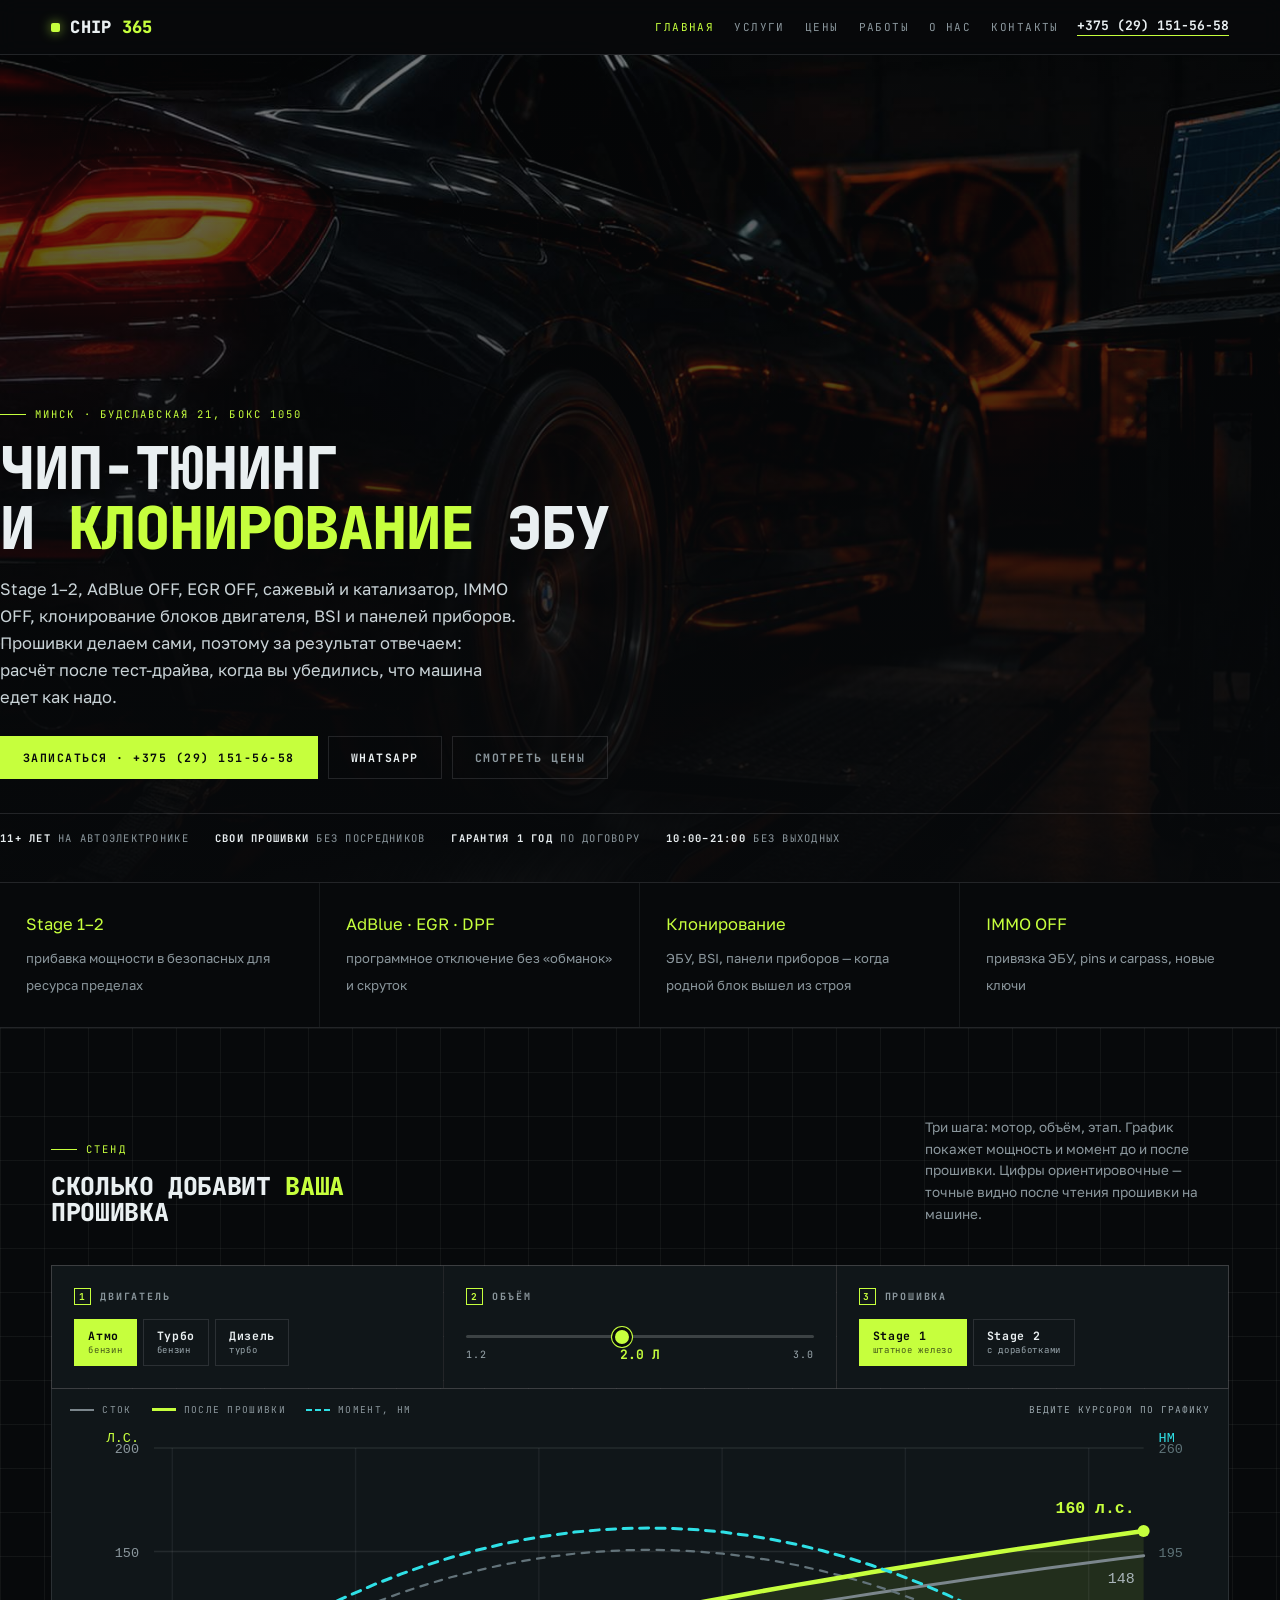
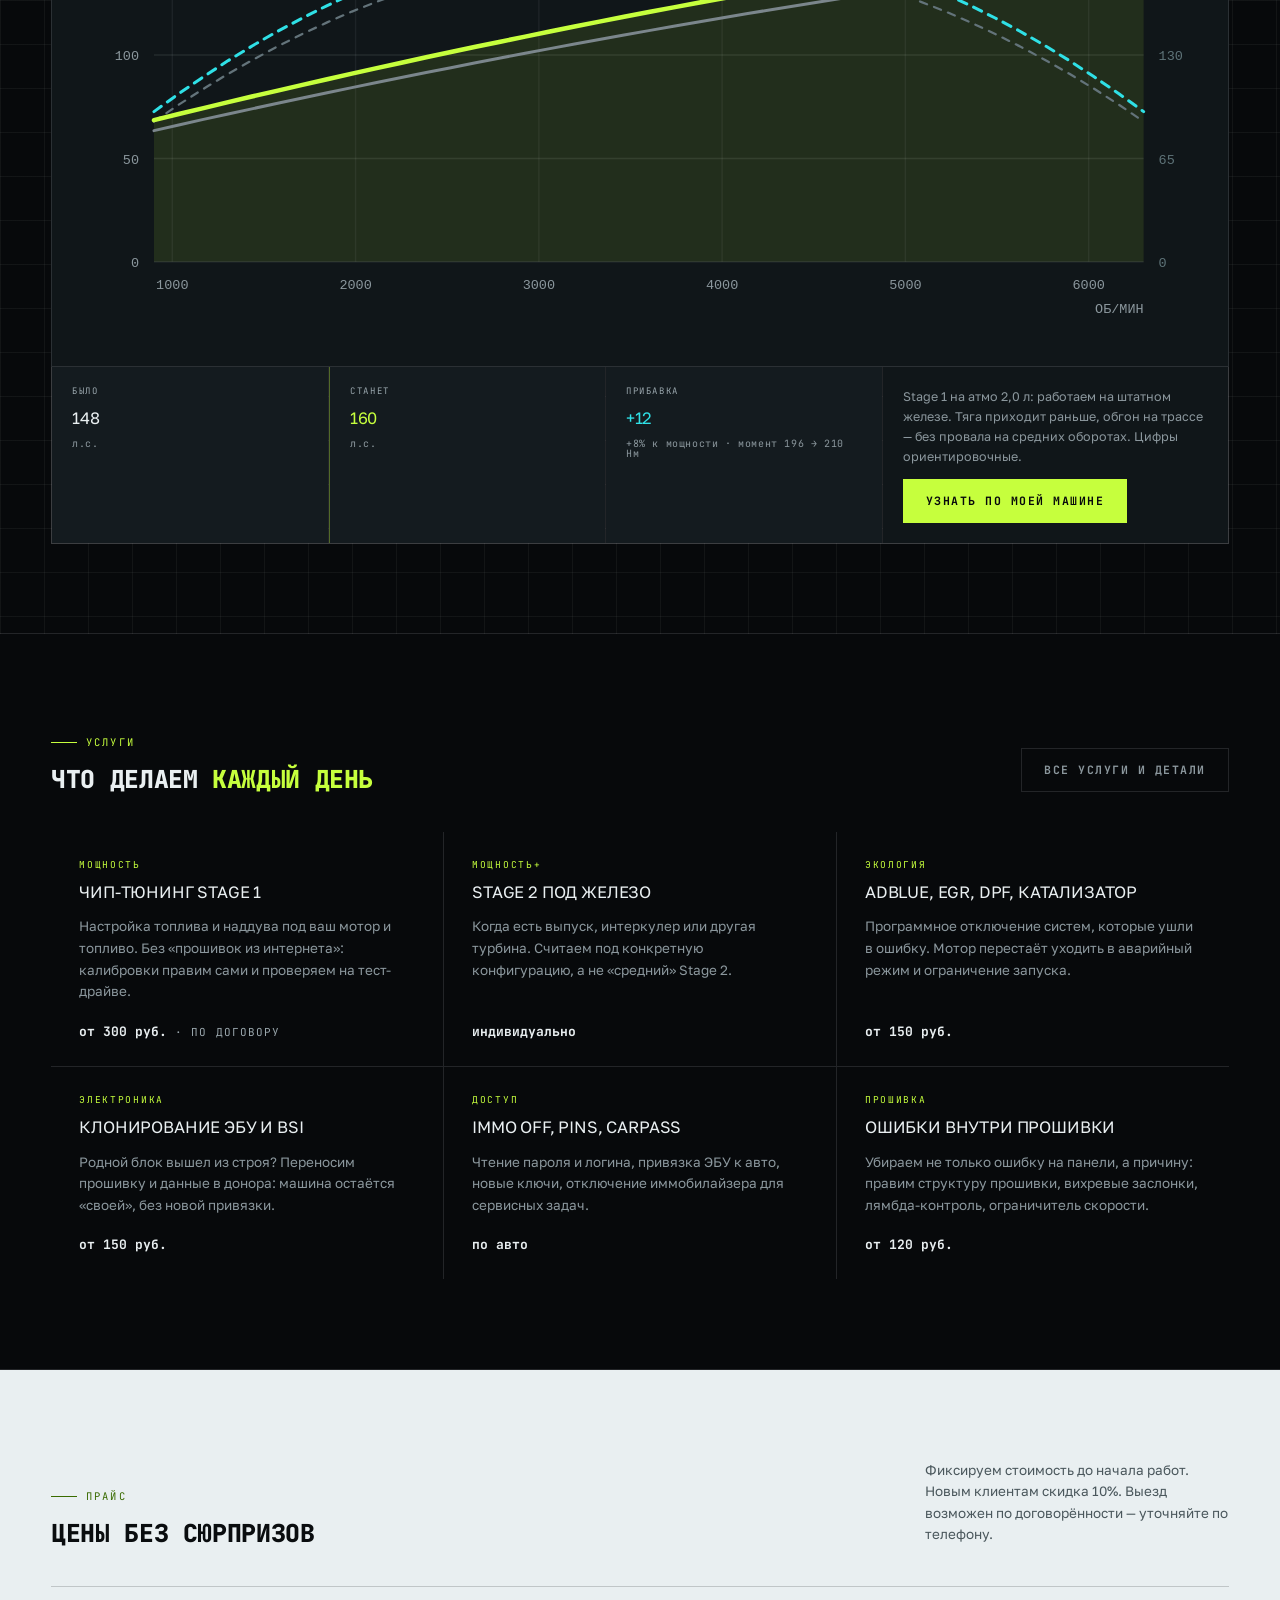
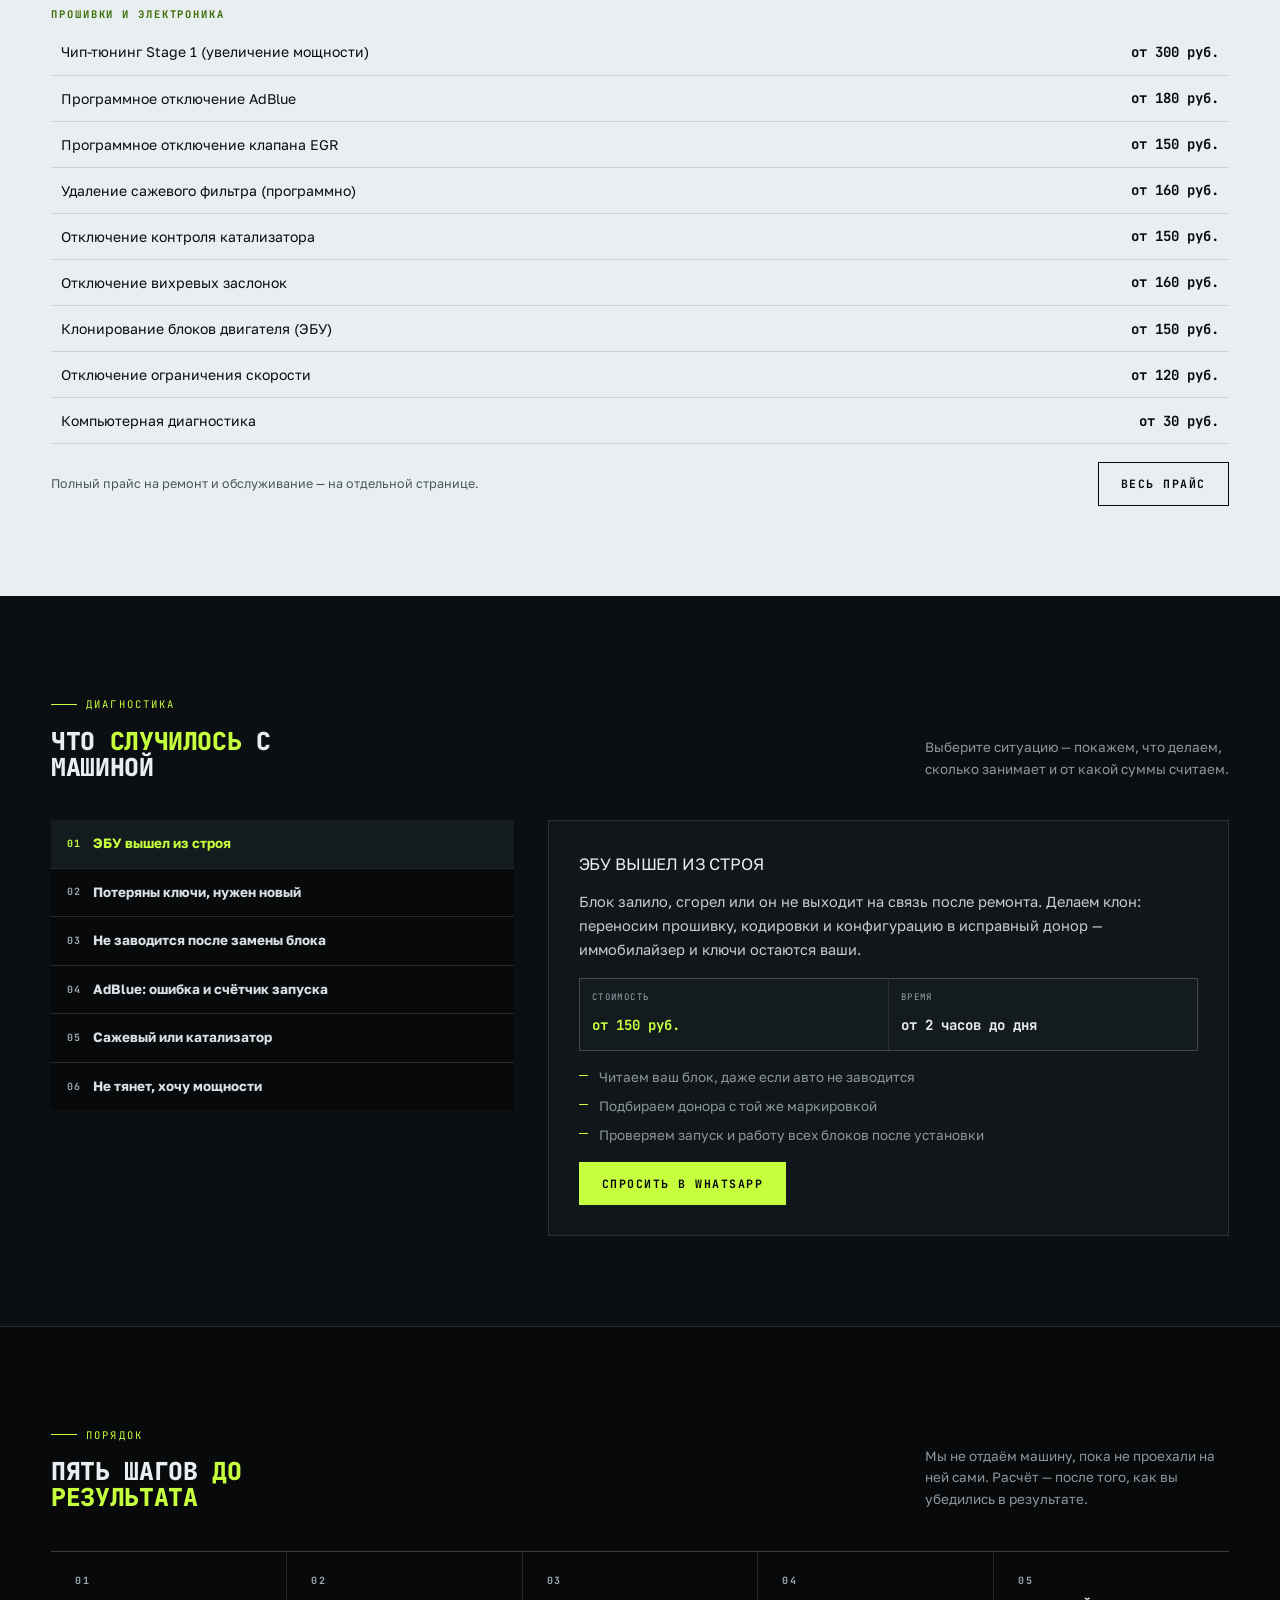
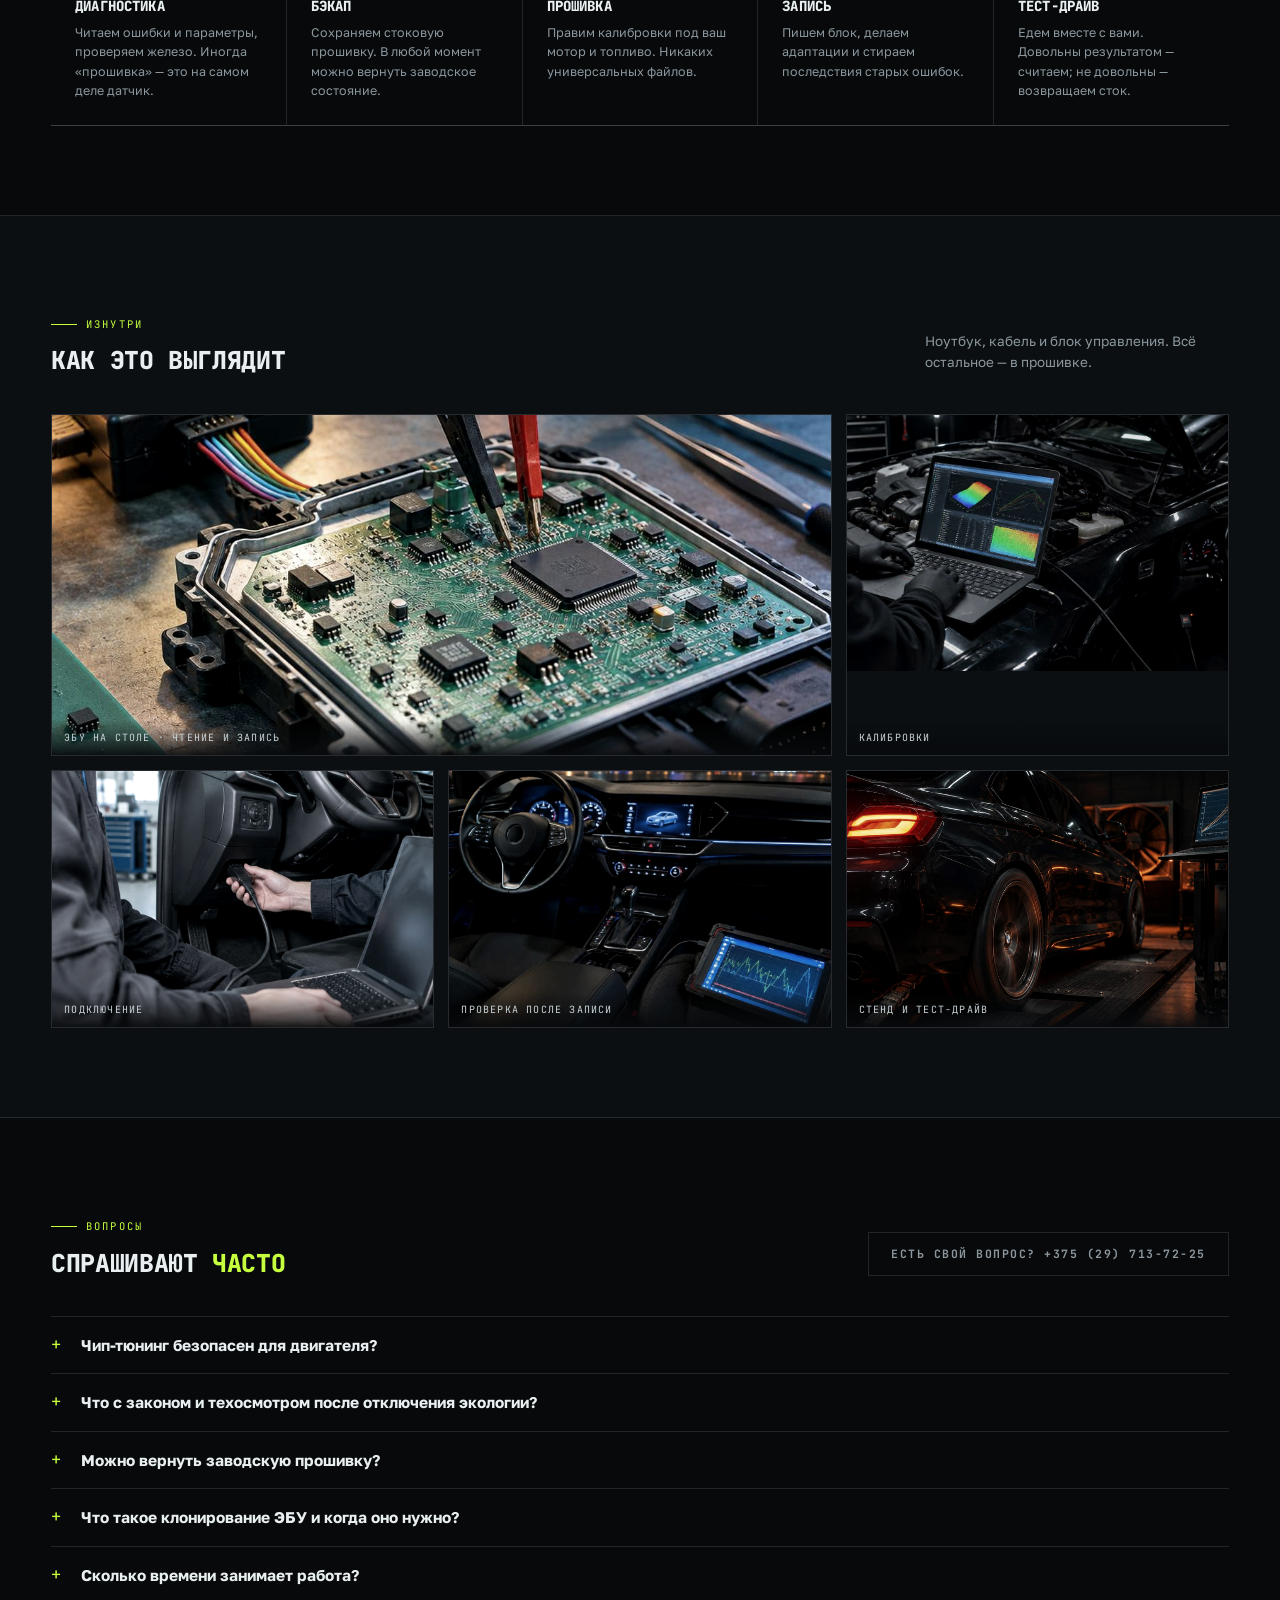
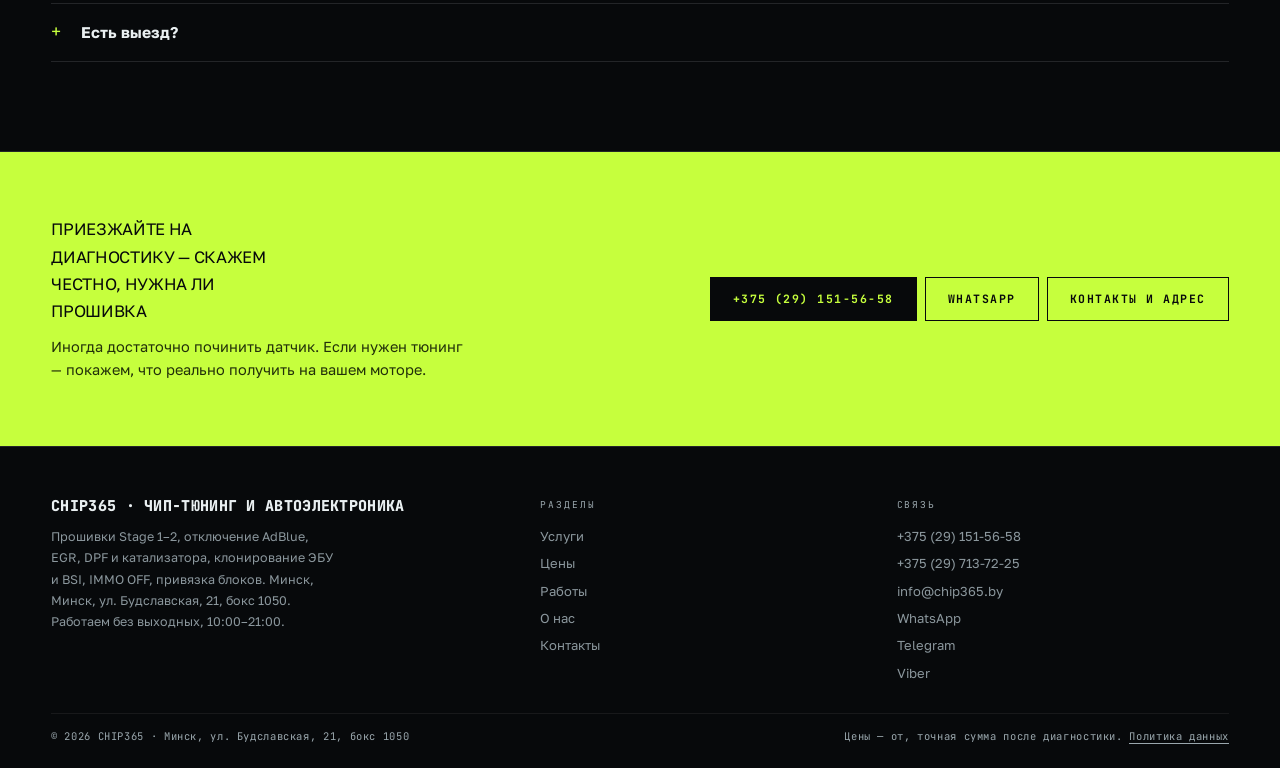
==== commit b792661b: "Стенд: новые контролы, легенда, перекрестие и панель результата" ====
--- a/index.html
+++ b/index.html
@@ -30,7 +30,7 @@
 .h1 em{font-style:normal;color:#C6FF3D}
 @media(max-width:900px){.nav{display:none}.head__tel{display:none}}
 </style>
-<link rel="stylesheet" href="assets/css/style.v1.css">
+<link rel="stylesheet" href="assets/css/style.v2.css">
 </head>
 <body>
 <header class="head"><div class="head__in">
@@ -48,7 +48,7 @@
     <p class="hero__lead">Stage 1–2, AdBlue OFF, EGR OFF, сажевый и катализатор, IMMO OFF, клонирование блоков двигателя, BSI и панелей приборов. Прошивки делаем сами, поэтому за результат отвечаем: расчёт после тест-драйва, когда вы убедились, что машина едет как надо.</p>
     <div class="hero__cta">
       <a class="btn btn--ph" href="tel:+375291515658">Записаться · +375 (29) 151-56-58</a>
-      <a class="btn" href="https://wa.me/+375291515658" target="_blank" rel="noopener">WhatsApp</a>
+      <a class="btn" href="https://wa.me/375291515658" target="_blank" rel="noopener">WhatsApp</a>
       <a class="btn btn--ghost" href="ceny.html">Смотреть цены</a>
     </div>
     <div class="hero__meta">
@@ -71,36 +71,47 @@
   <div class="wrap">
     <div class="sec__head">
       <div><p class="kick">Стенд</p><h2 class="h2">Сколько добавит <em>ваша</em> прошивка</h2></div>
-      <p class="sec__note">Выберите мотор и этап — график покажет, как меняется мощность и момент. Цифры ориентировочные: точные значения видны после чтения прошивки и диагностики.</p>
-    </div>
-    <div class="dyno">
-      <div class="dyno__chart"><svg id="dynoSvg" viewBox="0 0 720 380" role="img" aria-label="График мощности до и после прошивки"></svg></div>
-      <div class="dyno__panel">
-        <div><span class="grp__lbl">Двигатель</span>
-          <div class="chiprow" id="engines">
-            <button class="chip is-on" type="button" data-engine="na">Бензин, атмо</button>
-            <button class="chip" type="button" data-engine="turbo">Бензин, турбо</button>
-            <button class="chip" type="button" data-engine="diesel">Дизель</button>
-          </div>
+      <p class="sec__note">Три шага: мотор, объём, этап. График покажет мощность и момент до и после прошивки. Цифры ориентировочные — точные видно после чтения прошивки на машине.</p>
+    </div>
+
+    <div class="dyno__ctl">
+      <div class="fld">
+        <p class="fld__l"><b>1</b> Двигатель</p>
+        <div class="seg" id="engines">
+          <button class="seg__b is-on" type="button" data-engine="na">Атмо<small>бензин</small></button>
+          <button class="seg__b" type="button" data-engine="turbo">Турбо<small>бензин</small></button>
+          <button class="seg__b" type="button" data-engine="diesel">Дизель<small>турбо</small></button>
         </div>
-        <div><span class="grp__lbl">Объём, л</span>
-          <input class="rng" id="vol" type="range" min="1.2" max="3" step="0.1" value="2" aria-label="Объём двигателя, литры">
-          <div class="rng__val"><span>1.2</span><span id="volVal">2.0 л</span><span>3.0</span></div>
+      </div>
+      <div class="fld">
+        <p class="fld__l"><b>2</b> Объём</p>
+        <input class="rng" id="vol" type="range" min="1.2" max="3" step="0.1" value="2" aria-label="Объём двигателя, литры">
+        <div class="rng__val"><span>1.2</span><b id="volVal">2.0 л</b><span>3.0</span></div>
+      </div>
+      <div class="fld">
+        <p class="fld__l"><b>3</b> Прошивка</p>
+        <div class="seg" id="stages">
+          <button class="seg__b is-on" type="button" data-stage="1">Stage 1<small>штатное железо</small></button>
+          <button class="seg__b" type="button" data-stage="2">Stage 2<small>с доработками</small></button>
         </div>
-        <div><span class="grp__lbl">Этап</span>
-          <div class="chiprow" id="stages">
-            <button class="chip is-on" type="button" data-stage="1">Stage 1</button>
-            <button class="chip" type="button" data-stage="2">Stage 2</button>
-          </div>
-        </div>
-        <div class="dyno__out">
-          <div class="dyno__cell"><span>Было</span><b id="outWas">—<i>л.с.</i></b></div>
-          <div class="dyno__cell dyno__cell--ph"><span>Стало</span><b id="outNow">—<i>л.с.</i></b></div>
-          <div class="dyno__cell dyno__cell--cy"><span>Прибавка</span><b id="outGain">—</b></div>
-        </div>
-        <p class="dyno__hint" id="outHint">—</p>
-        <a class="btn btn--ph" href="https://wa.me/+375291515658" target="_blank" rel="noopener">Узнать по моей машине</a>
-      </div>
+      </div>
+    </div>
+
+    <div class="dyno__chart">
+      <div class="dyno__legend">
+        <span class="lg"><i class="lg__l"></i>Сток</span>
+        <span class="lg"><i class="lg__l lg__l--tuned"></i>После прошивки</span>
+        <span class="lg"><i class="lg__l lg__l--torque"></i>Момент, Нм</span>
+        <span class="dyno__live" id="dynoLive">ведите курсором по графику</span>
+      </div>
+      <svg id="dynoSvg" viewBox="0 0 760 360" role="img" aria-label="График мощности и момента до и после прошивки"></svg>
+    </div>
+
+    <div class="dyno__res">
+      <div class="res__c"><span>Было</span><b id="outWas">—</b><i>л.с.</i></div>
+      <div class="res__c res__c--ph"><span>Станет</span><b id="outNow">—</b><i>л.с.</i></div>
+      <div class="res__c res__c--cy"><span>Прибавка</span><b id="outGain">—</b><i id="outPct">—</i></div>
+      <div class="res__txt"><p id="outNote">—</p><a class="btn btn--ph" href="https://wa.me/375291515658" target="_blank" rel="noopener">Узнать по моей машине</a></div>
     </div>
   </div>
 </section>
@@ -206,7 +217,7 @@
     <p>Иногда достаточно починить датчик. Если нужен тюнинг — покажем, что реально получить на вашем моторе.</p></div>
     <div class="cta__actions">
       <a class="btn btn--dark" href="tel:+375291515658">+375 (29) 151-56-58</a>
-      <a class="btn" href="https://wa.me/+375291515658" target="_blank" rel="noopener">WhatsApp</a>
+      <a class="btn" href="https://wa.me/375291515658" target="_blank" rel="noopener">WhatsApp</a>
       <a class="btn" href="kontakty.html">Контакты и адрес</a>
     </div>
   </div>
@@ -216,7 +227,7 @@
 <div><p class="foot__name">CHIP365 · чип-тюнинг и автоэлектроника</p>
 <p class="foot__small">Прошивки Stage 1–2, отключение AdBlue, EGR, DPF и катализатора, клонирование ЭБУ и BSI, IMMO OFF, привязка блоков. Минск, Минск, ул. Будславская, 21, бокс 1050. Работаем без выходных, 10:00–21:00.</p></div>
 <div class="foot__col"><h4>Разделы</h4><a href="uslugi.html">Услуги</a><a href="ceny.html">Цены</a><a href="raboty.html">Работы</a><a href="o-nas.html">О нас</a><a href="kontakty.html">Контакты</a></div>
-<div class="foot__col"><h4>Связь</h4><a href="tel:+375291515658">+375 (29) 151-56-58</a><a href="tel:+375297137225">+375 (29) 713-72-25</a><a href="mailto:info@chip365.by">info@chip365.by</a><a href="https://wa.me/+375291515658" target="_blank" rel="noopener">WhatsApp</a><a href="https://t.me/++375291515658" target="_blank" rel="noopener">Telegram</a><a href="viber://chat?number=%2B+375291515658">Viber</a></div>
+<div class="foot__col"><h4>Связь</h4><a href="tel:+375291515658">+375 (29) 151-56-58</a><a href="tel:+375297137225">+375 (29) 713-72-25</a><a href="mailto:info@chip365.by">info@chip365.by</a><a href="https://wa.me/375291515658" target="_blank" rel="noopener">WhatsApp</a><a href="https://t.me/+375291515658" target="_blank" rel="noopener">Telegram</a><a href="viber://chat?number=%2B375291515658">Viber</a></div>
 </div>
 <div class="foot__bottom"><span>© 2026 CHIP365 · Минск, ул. Будславская, 21, бокс 1050</span><span>Цены — от, точная сумма после диагностики. <a href="politika.html" style="color:inherit;border-bottom:1px solid currentColor">Политика данных</a></span></div>
 </div></footer>
@@ -227,9 +238,9 @@
 </div></div>
 <nav class="mobbar" aria-label="Быстрая связь">
 <a class="mobbar__call" href="tel:+375291515658">Позвонить</a>
-<a href="https://wa.me/+375291515658" target="_blank" rel="noopener">WhatsApp</a>
-<a href="viber://chat?number=%2B+375291515658">Viber</a>
-<a href="https://t.me/++375291515658" target="_blank" rel="noopener">Telegram</a>
+<a href="https://wa.me/375291515658" target="_blank" rel="noopener">WhatsApp</a>
+<a href="viber://chat?number=%2B375291515658">Viber</a>
+<a href="https://t.me/+375291515658" target="_blank" rel="noopener">Telegram</a>
 </nav>
-<script src="assets/js/main.v1.js"></script>
+<script src="assets/js/main.v2.js"></script>
 </body></html>
--- a/assets/css/style.v2.css
+++ b/assets/css/style.v2.css
@@ -0,0 +1,311 @@
+:root{
+  --bg:#07090B;--bg2:#0B0F12;--panel:#101619;--panel2:#141B1F;
+  --ink:#E9EFF1;--mute:#8B979D;--dim:#9AA7AD;
+  --ph:#C6FF3D;--cy:#2FE0E6;--wa:#FF7A2F;
+  --line:rgba(233,239,241,.12);--line2:rgba(233,239,241,.07);
+  --d:"JetBrains Mono",ui-monospace,monospace;--m:"Golos Text",system-ui,sans-serif;
+  --mono:"JetBrains Mono",ui-monospace,monospace;
+  --pad:clamp(16px,4vw,56px);--sect:clamp(48px,7vw,110px);
+}
+*,*::before,*::after{box-sizing:border-box}
+html{-webkit-text-size-adjust:100%;scroll-behavior:smooth}
+body{margin:0;background:var(--bg);color:var(--ink);font:400 16.5px/1.65 var(--m);-webkit-font-smoothing:antialiased;overflow-x:hidden}
+img{display:block;max-width:100%;height:auto}
+a{color:inherit;text-decoration:none;transition:color .2s,border-color .2s,background .2s,opacity .2s}
+h1,h2,h3,h4,p,ul,ol,figure,dl,dd,blockquote{margin:0}
+ul,ol{padding:0;list-style:none}
+button{font:inherit;color:inherit}
+[hidden]{display:none!important}
+::selection{background:var(--ph);color:#07090B}
+:focus-visible{outline:2px solid var(--ph);outline-offset:3px}
+.wrap{max-width:1280px;margin:0 auto;padding:0 var(--pad)}
+.mono{font-family:var(--mono)}
+
+/* сетка-фон */
+.grid-bg{background-image:linear-gradient(rgba(233,239,241,.05) 1px,transparent 1px),linear-gradient(90deg,rgba(233,239,241,.05) 1px,transparent 1px);background-size:44px 44px}
+
+/* шапка */
+.head{position:sticky;top:0;z-index:60;background:rgba(7,9,11,.86);backdrop-filter:blur(10px);border-bottom:1px solid var(--line)}
+.head__in{display:flex;align-items:center;gap:18px;padding:13px var(--pad);max-width:1280px;margin:0 auto}
+.brand{display:flex;align-items:center;gap:10px;font-family:var(--d);font-weight:800;font-size:17px;letter-spacing:.02em;text-transform:uppercase}
+.brand i{display:inline-block;width:9px;height:9px;background:var(--ph);border-radius:2px;box-shadow:0 0 12px rgba(198,255,61,.7)}
+.brand small{display:block;font:400 9.5px/1.6 var(--mono);letter-spacing:.2em;color:var(--dim);text-transform:uppercase}
+.nav{display:flex;gap:20px;margin-left:auto;font:400 11px/1 var(--mono);letter-spacing:.13em;text-transform:uppercase;color:var(--mute)}
+.nav a:hover{color:var(--ph)}
+.nav a[aria-current='page']{color:var(--ph)}
+.head__tel{font:700 13px/1 var(--mono);padding-bottom:3px;border-bottom:1px solid var(--ph);color:var(--ink)}
+.burger{display:none;width:44px;height:38px;margin-left:auto;border:1px solid var(--line);background:transparent;cursor:pointer;padding:10px}
+.burger span{display:block;height:1.5px;background:var(--ink);margin:4px 0;transition:.2s}
+body.is-locked{overflow:hidden}
+.drawer{position:fixed;inset:0;z-index:90;background:#07090B;overflow-y:auto}
+.drawer__in{padding:64px var(--pad) 32px;display:flex;flex-direction:column;gap:18px;min-height:100%}
+.drawer__close{position:fixed;top:12px;right:12px;width:46px;height:46px;border:1px solid var(--line);background:transparent;font-size:24px;line-height:1;cursor:pointer}
+.drawer nav{display:flex;flex-direction:column}
+.drawer nav a{font:800 clamp(1.25rem,1rem+1.6vw,1.9rem)/1.15 var(--d);text-transform:uppercase;padding:12px 0;border-bottom:1px solid var(--line)}
+.drawer__meta{font:400 12.5px/1.9 var(--mono);color:var(--mute);margin-top:auto}
+
+/* кнопки */
+.btn{display:inline-flex;align-items:center;justify-content:center;gap:9px;padding:15px 22px;border:1px solid var(--line);background:transparent;color:var(--ink);font:700 11.5px/1 var(--mono);letter-spacing:.13em;text-transform:uppercase;cursor:pointer;transition:.2s}
+.btn:hover{border-color:var(--ph);color:var(--ph)}
+.btn--ph{background:var(--ph);border-color:var(--ph);color:#07090B}
+.btn--ph:hover{background:#D8FF6E;border-color:#D8FF6E;color:#07090B}
+.btn--ghost{color:var(--mute)}
+
+/* герой */
+.hero{position:relative;min-height:min(92svh,860px);display:flex;flex-direction:column;justify-content:flex-end;overflow:hidden;border-bottom:1px solid var(--line)}
+.hero__bg{position:absolute;inset:0;z-index:0}
+.hero__bg img{width:100%;height:100%;object-fit:cover;filter:contrast(1.06) saturate(1.05)}
+.hero__bg::after{content:'';position:absolute;inset:0;background:linear-gradient(180deg,rgba(7,9,11,.55) 0%,rgba(7,9,11,.72) 45%,rgba(7,9,11,.96) 100%)}
+.hero__in{position:relative;z-index:1;padding:clamp(90px,12vh,150px) 0 clamp(22px,3vw,34px)}
+.kick{display:inline-flex;align-items:center;gap:9px;font:400 10.5px/1 var(--mono);letter-spacing:.2em;text-transform:uppercase;color:var(--ph);margin-bottom:18px}
+.kick::before{content:'';width:26px;height:1px;background:var(--ph)}
+.h1{font-family:var(--d);font-weight:800;font-size:clamp(1.9rem,1.1rem+4.6vw,4.6rem);line-height:1.02;letter-spacing:-.02em;text-transform:uppercase;max-width:20ch}
+.h1 em{font-style:normal;color:var(--ph)}
+.h1 span{display:block}
+.hero__lead{margin-top:18px;max-width:52ch;font-size:16.5px;color:#C9D3D7}
+.hero__cta{display:flex;flex-wrap:wrap;gap:10px;margin-top:24px}
+.hero__meta{display:flex;flex-wrap:wrap;gap:10px 26px;margin-top:clamp(22px,3vw,34px);padding-top:16px;border-top:1px solid var(--line);font:400 10.5px/1.7 var(--mono);letter-spacing:.12em;text-transform:uppercase;color:var(--mute)}
+.hero__meta b{color:var(--ink);font-weight:700}
+
+/* цифры-факты */
+.facts{display:grid;grid-template-columns:repeat(4,minmax(0,1fr));border-bottom:1px solid var(--line)}
+.fact{padding:clamp(16px,2.4vw,28px) clamp(14px,2.2vw,26px);border-right:1px solid var(--line2)}
+.fact:last-child{border-right:0}
+.fact b{display:block;font:800 clamp(1.15rem,.9rem+1vw,1.7rem)/1.1 var(--d);color:var(--ph);margin-bottom:6px}
+.fact span{font-size:13px;line-height:1.55;color:var(--mute)}
+
+/* секции */
+.sec{padding:var(--sect) 0;border-bottom:1px solid var(--line);position:relative}
+.sec--alt{background:var(--bg2)}
+.sec__head{display:flex;flex-wrap:wrap;align-items:flex-end;justify-content:space-between;gap:16px 40px;margin-bottom:clamp(22px,3.4vw,40px)}
+.h2{font-family:var(--d);font-weight:800;font-size:clamp(1.35rem,1rem+2.2vw,2.5rem);line-height:1.06;letter-spacing:-.015em;text-transform:uppercase;max-width:22ch}
+.h2 em{font-style:normal;color:var(--ph)}
+.sec__note{max-width:38ch;font-size:13.5px;line-height:1.6;color:var(--mute)}
+
+/* ---------- стенд ---------- */
+.dyno__ctl{display:grid;grid-template-columns:repeat(3,minmax(0,1fr));gap:1px;background:var(--line);border:1px solid var(--line);margin-top:clamp(18px,2.6vw,28px)}
+.fld{background:var(--panel);padding:clamp(14px,1.8vw,22px)}
+.fld__l{display:flex;align-items:center;gap:9px;font:700 10px/1 var(--mono);letter-spacing:.18em;text-transform:uppercase;color:var(--mute);margin-bottom:14px}
+.fld__l b{display:inline-flex;align-items:center;justify-content:center;width:17px;height:17px;border:1px solid var(--ph);color:var(--ph);font:700 9.5px/1 var(--mono)}
+.seg{display:flex;flex-wrap:wrap;gap:6px}
+.seg__b{display:inline-flex;flex-direction:column;gap:4px;padding:10px 13px;border:1px solid var(--line);background:transparent;color:var(--ink);font:700 11.5px/1 var(--mono);letter-spacing:.06em;cursor:pointer;transition:.16s}
+.seg__b small{font:400 9px/1 var(--mono);letter-spacing:.08em;color:var(--dim)}
+.seg__b:hover{border-color:rgba(233,239,241,.36)}
+.seg__b.is-on{background:var(--ph);border-color:var(--ph);color:#07090B}
+.seg__b.is-on small{color:rgba(7,9,11,.68)}
+.rng{-webkit-appearance:none;appearance:none;width:100%;height:3px;background:rgba(233,239,241,.2);outline:none;margin:6px 0 10px;border-radius:2px}
+.rng::-webkit-slider-thumb{-webkit-appearance:none;width:20px;height:20px;border-radius:50%;background:var(--ph);border:3px solid #07090B;box-shadow:0 0 0 1px var(--ph);cursor:pointer}
+.rng::-moz-range-thumb{width:16px;height:16px;border-radius:50%;background:var(--ph);border:3px solid #07090B;cursor:pointer}
+.rng__val{display:flex;justify-content:space-between;align-items:center;font:400 10px/1 var(--mono);letter-spacing:.1em;color:var(--dim);text-transform:uppercase}
+.rng__val b{font:700 13px/1 var(--mono);color:var(--ph);letter-spacing:0}
+.dyno__chart{background:var(--panel);border:1px solid var(--line);border-top:0;padding:14px clamp(10px,1.6vw,18px) 8px;position:relative}
+.dyno__legend{display:flex;flex-wrap:wrap;gap:8px 20px;align-items:center;padding:2px 0 4px}
+.lg{display:inline-flex;align-items:center;gap:8px;font:400 9.5px/1 var(--mono);letter-spacing:.14em;text-transform:uppercase;color:var(--mute)}
+.lg__l{display:inline-block;width:24px;height:2px;background:#7B868C}
+.lg__l--tuned{height:3px;background:var(--ph)}
+.lg__l--torque{background:none;border-top:2px dashed var(--cy);height:0}
+.dyno__live{margin-left:auto;font:400 9.5px/1 var(--mono);letter-spacing:.1em;text-transform:uppercase;color:var(--dim);white-space:nowrap}
+.dyno__live b{color:var(--ink)}
+#dynoSvg{width:100%;height:auto;display:block;touch-action:pan-y}
+.dyno__res{display:grid;grid-template-columns:repeat(3,minmax(0,1fr)) minmax(0,1.25fr);gap:1px;background:var(--line);border:1px solid var(--line);border-top:0}
+.res__c{background:var(--panel2);padding:clamp(13px,1.8vw,20px)}
+.res__c span{display:block;font:400 9px/1 var(--mono);letter-spacing:.18em;text-transform:uppercase;color:var(--dim);margin-bottom:9px}
+.res__c b{font:800 clamp(1.5rem,1.05rem+1.5vw,2.2rem)/1 var(--d);letter-spacing:-.02em}
+.res__c i{display:block;margin-top:7px;font:400 10px/1 var(--mono);letter-spacing:.06em;color:var(--mute);font-style:normal}
+.res__c--ph b{color:var(--ph)}
+.res__c--ph{border-left:1px solid rgba(198,255,61,.35)}
+.res__c--cy b{color:var(--cy)}
+.res__txt{background:var(--panel);padding:clamp(13px,1.8vw,20px);display:flex;flex-direction:column;gap:12px;justify-content:space-between}
+.res__txt p{font-size:12.5px;line-height:1.6;color:var(--mute)}
+.res__txt .btn{align-self:flex-start}
+
+/* ---------- услуги ---------- */
+.cards{display:grid;grid-template-columns:repeat(3,minmax(0,1fr));gap:1px;background:var(--line)}
+.card{background:var(--bg);padding:clamp(18px,2.4vw,28px);display:flex;flex-direction:column;gap:10px;position:relative;transition:background .2s}
+.card:hover{background:var(--panel)}
+.card__tag{font:400 9.5px/1 var(--mono);letter-spacing:.18em;text-transform:uppercase;color:var(--ph)}
+.card h3{font:800 clamp(1.02rem,.9rem+.45vw,1.24rem)/1.22 var(--d);letter-spacing:-.01em;text-transform:uppercase}
+.card p{font-size:13.5px;line-height:1.6;color:var(--mute)}
+.card__price{margin-top:auto;padding-top:12px;font:700 13px/1 var(--mono);color:var(--ink)}
+.card__price span{color:var(--dim);font-weight:400;font-size:11px;letter-spacing:.1em;text-transform:uppercase}
+
+/* ---------- прайс ---------- */
+.ceny{background:#E9EFF1;color:#0A0D0F}
+.ceny .kick{color:#3A6B00}
+.ceny .kick::before{background:#3A6B00}
+.ceny .h2{color:#0A0D0F}
+.ceny .sec__note{color:#4A575C}
+.tblwrap{overflow-x:auto;border-top:1px solid rgba(10,13,15,.18)}
+.tbl{width:100%;border-collapse:collapse;min-width:520px}
+.tbl caption{text-align:left;font:700 10.5px/1 var(--mono);letter-spacing:.18em;text-transform:uppercase;color:#3A6B00;padding:22px 0 10px}
+.tbl td,.tbl th{border-bottom:1px solid rgba(10,13,15,.12);padding:11px 10px;text-align:left;font-size:14px}
+.tbl th{display:none}
+.tbl td:last-child{text-align:right;font:700 14px/1 var(--mono);white-space:nowrap}
+.tbl tr:hover td{background:rgba(198,255,61,.22)}
+.ceny__foot{display:flex;flex-wrap:wrap;gap:14px 26px;align-items:center;justify-content:space-between;margin-top:18px;font-size:12.5px;color:#4A575C}
+
+/* ---------- сценарии ---------- */
+.scen{display:grid;grid-template-columns:minmax(0,.85fr) minmax(0,1.25fr);gap:clamp(16px,2.6vw,38px);align-items:start}
+.scen__list{display:flex;flex-direction:column;gap:1px;background:var(--line)}
+.scen__btn{background:var(--bg);border:0;text-align:left;padding:15px 16px;display:grid;grid-template-columns:auto minmax(0,1fr);gap:12px;align-items:center;cursor:pointer;transition:.18s}
+.scen__btn:hover{background:var(--panel)}
+.scen__btn.is-on{background:var(--panel2)}
+.scen__btn i{font:700 10px/1 var(--mono);color:var(--dim);letter-spacing:.1em}
+.scen__btn span{font:700 13.5px/1.3 var(--m);color:#D8E2E6}
+.scen__btn.is-on i{color:var(--ph)}
+.scen__btn.is-on span{color:var(--ph)}
+.scen__body{background:var(--panel);border:1px solid var(--line);padding:clamp(18px,2.4vw,30px)}
+.scen__ttl{font:800 clamp(1.1rem,.95rem+.6vw,1.5rem)/1.15 var(--d);text-transform:uppercase;letter-spacing:-.01em;margin-bottom:12px}
+.scen__txt{font-size:14.5px;line-height:1.65;color:#C4CED2;margin-bottom:16px}
+.scen__num{display:grid;grid-template-columns:repeat(2,minmax(0,1fr));gap:1px;background:var(--line);border:1px solid var(--line);margin-bottom:16px}
+.scen__num div{padding:12px;background:var(--panel2)}
+.scen__num span{display:block;font:400 9px/1.5 var(--mono);letter-spacing:.16em;text-transform:uppercase;color:var(--dim);margin-bottom:6px}
+.scen__num b{font:700 14px/1.3 var(--mono)}
+.scen__num b.ph{color:var(--ph)}
+.scen__list2{display:grid;gap:8px;margin-bottom:16px}
+.scen__list2 li{position:relative;padding-left:20px;font-size:13.5px;line-height:1.55;color:var(--mute)}
+.scen__list2 li::before{content:'';position:absolute;left:0;top:8px;width:9px;height:1px;background:var(--ph)}
+
+/* ---------- этапы ---------- */
+.steps{display:grid;grid-template-columns:repeat(5,minmax(0,1fr));gap:1px;background:var(--line);border-top:1px solid var(--line);border-bottom:1px solid var(--line)}
+.step{background:var(--bg);padding:clamp(16px,2.2vw,24px)}
+.step b{display:block;font:700 10px/1 var(--mono);letter-spacing:.18em;color:var(--dim);margin-bottom:12px}
+.step h3{font:800 14px/1.25 var(--d);text-transform:uppercase;letter-spacing:.01em;margin-bottom:8px}
+.step p{font-size:12.5px;line-height:1.55;color:var(--mute)}
+
+/* ---------- галерея ---------- */
+.gal{display:grid;grid-template-columns:repeat(3,minmax(0,1fr));gap:clamp(8px,1.2vw,14px)}
+.gal figure{margin:0;position:relative;overflow:hidden;border:1px solid var(--line)}
+.gal img{width:100%;height:clamp(180px,20vw,260px);object-fit:cover;filter:grayscale(.35) contrast(1.05);transition:.5s}
+.gal figure:hover img{filter:none;transform:scale(1.03)}
+.gal figcaption{position:absolute;left:0;right:0;bottom:0;padding:10px 12px;background:linear-gradient(180deg,transparent,rgba(7,9,11,.92));font:400 10px/1.5 var(--mono);letter-spacing:.12em;text-transform:uppercase;color:#C9D3D7}
+.gal figure:first-child{grid-column:span 2}
+.gal figure:first-child img{height:clamp(240px,28vw,340px)}
+
+/* ---------- FAQ ---------- */
+.faq{border-top:1px solid var(--line)}
+.faq details{border-bottom:1px solid var(--line)}
+.faq summary{list-style:none;cursor:pointer;padding:17px 0;display:flex;align-items:flex-start;gap:14px;font:700 15.5px/1.45 var(--m)}
+.faq summary::-webkit-details-marker{display:none}
+.faq summary::before{content:'+';font:400 17px/1.2 var(--mono);color:var(--ph);flex:0 0 auto;width:16px}
+.faq details[open] summary::before{content:'–'}
+.faq p{font-size:14px;line-height:1.7;color:var(--mute);padding:0 0 18px 30px;max-width:76ch}
+
+/* ---------- CTA-полоса ---------- */
+.cta{background:var(--ph);color:#07090B;padding:clamp(34px,5vw,72px) 0}
+.cta__in{display:grid;grid-template-columns:minmax(0,1fr) auto;gap:20px 40px;align-items:center}
+.cta h2{font:800 clamp(1.4rem,1rem+2.6vw,2.9rem)/1.04 var(--d);text-transform:uppercase;letter-spacing:-.02em;max-width:24ch}
+.cta p{font-size:14.5px;line-height:1.6;margin-top:10px;max-width:46ch;color:#22300A}
+.cta__actions{display:flex;flex-wrap:wrap;gap:8px}
+.cta .btn{border-color:#07090B}
+.cta .btn--dark{background:#07090B;color:var(--ph);border-color:#07090B}
+.cta .btn:hover{background:#07090B;color:var(--ph)}
+
+/* ---------- контакты ---------- */
+.contact{display:grid;grid-template-columns:minmax(0,.9fr) minmax(0,1.1fr);gap:clamp(18px,3vw,48px);align-items:start}
+.contact__tel{display:block;font:800 clamp(1.15rem,.95rem+1.1vw,1.75rem)/1.15 var(--d);letter-spacing:-.01em;padding:6px 0;border-bottom:1px solid var(--line)}
+.contact__tel:hover{color:var(--ph);border-color:var(--ph)}
+.defs{margin:18px 0 0;border-top:1px solid var(--line)}
+.defs div{display:grid;grid-template-columns:minmax(0,.34fr) minmax(0,1fr);gap:10px;padding:11px 0;border-bottom:1px solid var(--line2)}
+.defs dt{font:400 9.5px/1.8 var(--mono);letter-spacing:.16em;text-transform:uppercase;color:var(--dim)}
+.defs dd{font-size:13.5px;line-height:1.55}
+.msgs{display:flex;flex-wrap:wrap;gap:8px;margin-top:16px}
+.msgi{width:44px;height:44px;border-radius:50%;display:inline-flex;align-items:center;justify-content:center;font:700 11px/1 var(--mono);color:#07090B;background-size:100% 100%}
+.msgi--wa{background:#25D366}.msgi--vb{background:#7360F2;color:#fff}.msgi--tg{background:#29A9EB;color:#fff}
+
+/* форма */
+.form{background:var(--panel);border:1px solid var(--line);padding:clamp(16px,2.4vw,28px)}
+.form__t{font:800 15px/1.2 var(--d);text-transform:uppercase;letter-spacing:.01em;margin-bottom:6px}
+.form__s{font-size:12px;line-height:1.6;color:var(--dim);margin-bottom:16px}
+.form label{display:block;font:400 9.5px/1.7 var(--mono);letter-spacing:.16em;text-transform:uppercase;color:var(--dim);margin:12px 0 6px}
+.form input,.form select,.form textarea{width:100%;background:#0A0E11;border:1px solid var(--line);padding:12px;font:400 14px/1.4 var(--m);color:var(--ink)}
+.form input:focus,.form select:focus,.form textarea:focus{outline:none;border-color:var(--ph)}
+.form textarea{resize:vertical;min-height:84px}
+.form__btn{margin-top:16px;width:100%}
+.form__note{font-size:11px;line-height:1.6;color:var(--dim);margin-top:10px}
+.form__ok{margin-top:14px;border-top:1px solid var(--line);padding-top:14px}
+.form__ok b{display:block;font:700 12px/1.4 var(--mono);letter-spacing:.1em;text-transform:uppercase;margin-bottom:8px;color:var(--ph)}
+.form__ok pre{white-space:pre-wrap;font:400 12px/1.65 var(--mono);background:#0A0E11;border:1px solid var(--line);padding:12px;margin:0 0 10px;max-height:200px;overflow:auto}
+.form__ok .row{display:flex;flex-wrap:wrap;gap:8px}
+
+/* подвал */
+.foot{border-top:1px solid var(--line);padding:clamp(28px,4vw,50px) 0 22px}
+.foot__grid{display:grid;grid-template-columns:minmax(0,1.4fr) minmax(0,1fr) minmax(0,1fr);gap:24px}
+.foot__name{font:800 15px/1.3 var(--d);text-transform:uppercase;letter-spacing:.02em}
+.foot__small{font-size:12.5px;line-height:1.7;color:var(--mute);max-width:36ch;margin-top:10px}
+.foot h4{font:400 9.5px/1.7 var(--mono);letter-spacing:.2em;text-transform:uppercase;color:var(--dim);margin-bottom:10px}
+.foot__col a{display:block;font-size:13px;padding:3px 0;color:var(--mute)}
+.foot__col a:hover{color:var(--ph)}
+.foot__bottom{display:flex;flex-wrap:wrap;gap:10px;justify-content:space-between;margin-top:26px;padding-top:14px;border-top:1px solid var(--line2);font:400 10.5px/1.7 var(--mono);letter-spacing:.06em;color:var(--dim)}
+
+/* мобильная полоса */
+.mobbar{display:none}
+@media (max-width:900px){
+  .nav{display:none}.burger{display:block}.head__tel{display:none}
+  .facts{grid-template-columns:1fr 1fr}
+  .fact:nth-child(2){border-right:0}
+  .dyno,.scen,.contact,.cta__in{grid-template-columns:1fr}
+  .cards{grid-template-columns:1fr}
+  .steps{grid-template-columns:1fr 1fr}
+  .gal{grid-template-columns:1fr 1fr}
+  .gal figure:first-child{grid-column:span 2}
+  .foot__grid{grid-template-columns:1fr}
+  body{padding-bottom:calc(64px + env(safe-area-inset-bottom))}
+  .mobbar{display:grid;grid-template-columns:repeat(4,1fr);gap:6px;position:fixed;left:0;right:0;bottom:0;z-index:70;background:rgba(7,9,11,.97);border-top:1px solid var(--line);padding:8px 10px calc(8px + env(safe-area-inset-bottom))}
+  .mobbar a{display:flex;align-items:center;justify-content:center;min-height:46px;border:1px solid var(--line);font:400 9px/1.1 var(--mono);letter-spacing:.06em;text-transform:uppercase;text-align:center}
+  .mobbar a.mobbar__call{background:var(--ph);border-color:var(--ph);color:#07090B;font-weight:700}
+}
+@media (max-width:560px){
+  .steps{grid-template-columns:1fr}
+  .gal{grid-template-columns:1fr}
+  .gal figure:first-child{grid-column:span 1}
+  .dyno__out{grid-template-columns:1fr}
+  .scen__num{grid-template-columns:1fr}
+  .tbl td,.tbl th{font-size:13px;padding:10px 6px}
+}
+@media (prefers-reduced-motion:reduce){*{animation-duration:.001s!important;transition-duration:.001s!important}.gal figure:hover img{transform:none}}
+
+/* страницы */
+.phead{padding:clamp(40px,6vw,90px) 0 clamp(22px,3vw,36px);border-bottom:1px solid var(--line)}
+.lead{margin-top:16px;max-width:58ch;font-size:15.5px;line-height:1.65;color:var(--mute)}
+.phead .h1{font-size:clamp(1.6rem,1rem+3.4vw,3.4rem);max-width:26ch}
+.svc2{display:grid;grid-template-columns:minmax(0,.85fr) minmax(0,1.3fr);gap:clamp(16px,3vw,48px);align-items:start}
+.svc2__price{font:800 clamp(1.1rem,.95rem+.7vw,1.5rem)/1.1 var(--d);color:var(--ph);margin-top:14px}
+.svc2__body p{font-size:15px;line-height:1.7;color:#C9D3D7;margin-bottom:12px;max-width:64ch}
+.svc2__need{margin-top:14px;padding:13px 15px;border-left:2px solid var(--ph);background:var(--panel);font-size:13.5px;line-height:1.6;color:var(--mute)}
+.svc2__need b{color:var(--ink)}
+.two{display:grid;grid-template-columns:minmax(0,1.15fr) minmax(0,.85fr);gap:clamp(18px,3vw,46px);align-items:start}
+.two__fig{margin:0;border:1px solid var(--line);overflow:hidden}
+.two__fig img{width:100%;height:clamp(240px,30vw,420px);object-fit:cover;filter:grayscale(.2) contrast(1.04)}
+.ul{display:grid;gap:12px;margin-top:24px}
+.ul li{position:relative;padding-left:22px;font-size:14px;line-height:1.65;color:var(--mute)}
+.ul li::before{content:'';position:absolute;left:0;top:9px;width:10px;height:2px;background:var(--ph)}
+.ul b{color:var(--ink)}
+.txt{max-width:70ch}
+.txt h2{font:800 14px/1.3 var(--d);text-transform:uppercase;letter-spacing:.02em;margin:26px 0 8px;color:var(--ph)}
+.txt p{font-size:14px;line-height:1.75;color:var(--mute);margin-bottom:10px}
+@media (max-width:900px){.svc2,.two{grid-template-columns:1fr}}
+
+/* иконки мессенджеров */
+.msgi{width:46px;height:46px;border-radius:50%;display:inline-block;background-size:100% 100%;background-repeat:no-repeat;font-size:0;line-height:0;color:transparent}
+.msgi--wa{background-image:url("data:image/svg+xml,%3Csvg%20xmlns='http://www.w3.org/2000/svg'%20viewBox='0%200%2048%2048'%3E%3Ccircle%20cx='24'%20cy='24'%20r='24'%20fill='%2325D366'/%3E%3Cpath%20fill='%23fff'%20d='M24%2011a13%2013%200%200%200-11%2019.7L11%2037l6.5-1.7A13%2013%200%201%200%2024%2011zm0%2023.4a10.4%2010.4%200%200%201-5.3-1.5l-.4-.2-3.9%201%201-3.8-.3-.4A10.4%2010.4%200%201%201%2024%2034.4z'/%3E%3Cpath%20fill='%23fff'%20d='M28.7%2026.2l-1.7-.8c-.3-.1-.5-.1-.7.1l-.8%201c-.1.2-.3.2-.5.1a11%2011%200%200%201-3.6-3.8c-.1-.2%200-.4.1-.5l.9-.9c.2-.2.2-.4.1-.6l-.7-1.7c-.1-.3-.4-.4-.6-.3h-.6c-.3%200-.5.1-.7.3-.6.6-1%201.5-1%202.3%200%20.9.3%201.9.7%202.7.8%201.5%202%202.7%203.5%203.5.8.4%201.8.7%202.7.7.8%200%201.7-.4%202.3-1%20.2-.2.3-.4.3-.7v-.6c0-.2-.1-.4-.3-.5z'/%3E%3C/svg%3E");background-color:transparent}
+.msgi--tb{background-image:url("data:image/svg+xml,%3Csvg%20xmlns='http://www.w3.org/2000/svg'%20viewBox='0%200%2048%2048'%3E%3Ccircle%20cx='24'%20cy='24'%20r='24'%20fill='%2329A9EB'/%3E%3Cpath%20fill='%23fff'%20d='M35%2013.6%2011.9%2022.5c-1.3.5-1.3%201.4-.2%201.7l5.9%201.8%202.2%206.8c.3.8.6%201.1%201.2.7l3.2-2.6%205.7%204.2c1%20.6%201.8.3%202.1-.9l3.8-18.7c.4-1.5-.5-2.2-1.8-1.9zM19.8%2026.7l12.7-8c.6-.4%201.1-.2.7.3l-10.4%209.4-.4%203.9-2.6-5.6z'/%3E%3C/svg%3E")}
+.msgi--vb{background-image:url("data:image/svg+xml,%3Csvg%20xmlns='http://www.w3.org/2000/svg'%20viewBox='0%200%2048%2048'%3E%3Ccircle%20cx='24'%20cy='24'%20r='24'%20fill='%237360F2'/%3E%3Cpath%20fill='%23fff'%20d='M24%2010.5c-4.4%200-7.9.5-10.2%201.6-2.2%201-3.4%202.8-3.8%205.4-.3%202.1-.3%205.3%200%207.6.4%202.7%201.6%204.5%203.8%205.5%201.6.7%203.7%201.1%206.3%201.3v3c0%20.9%201%201.3%201.7.7l4.1-3.7c2-.3%203.6-.6%204.9-1.3%202.2-1%203.4-2.8%203.8-5.5.3-2.3.3-5.5%200-7.6-.4-2.6-1.6-4.4-3.8-5.4-2.3-1.1-5.8-1.6-10.2-1.6z'/%3E%3Cpath%20fill='%237360F2'%20d='M25.6%2028.6l-1.7-.8c-.3-.1-.5-.1-.7.1l-.8%201c-.1.2-.3.2-.5.1a11%2011%200%200%201-3.6-3.8c-.1-.2%200-.4.1-.5l.9-.9c.2-.2.2-.4.1-.6l-.7-1.7c-.1-.3-.4-.4-.6-.3h-.6c-.3%200-.5.1-.7.3-.6.6-1%201.5-1%202.3%200%20.9.3%201.9.7%202.7.8%201.5%202%202.7%203.5%203.5.8.4%201.8.7%202.7.7.8%200%201.7-.4%202.3-1%20.2-.2.3-.4.3-.7v-.6c0-.2-.1-.4-.3-.5z'/%3E%3C/svg%3E")}
+.msgi:hover{transform:translateY(-1px)}
+.ceny .btn{color:#0A0D0F;border-color:#0A0D0F}
+.ceny .btn:hover{background:#0A0D0F;color:#E9EFF1}
+.cta .btn{color:#07090B;border-color:#07090B}
+.cta .btn--dark{color:#C6FF3D}
+
+/* стенд: адаптив */
+@media (max-width:1024px){
+  .dyno__ctl{grid-template-columns:1fr}
+  .dyno__res{grid-template-columns:repeat(2,minmax(0,1fr))}
+  .dyno__res .res__txt{grid-column:1 / 3}
+}
+@media (max-width:560px){
+  .dyno__res{grid-template-columns:1fr}
+  .dyno__res .res__txt{grid-column:auto}
+  .seg__b{flex:1 1 auto;justify-content:center;text-align:center;align-items:center}
+  .fld__l{justify-content:space-between}
+}
